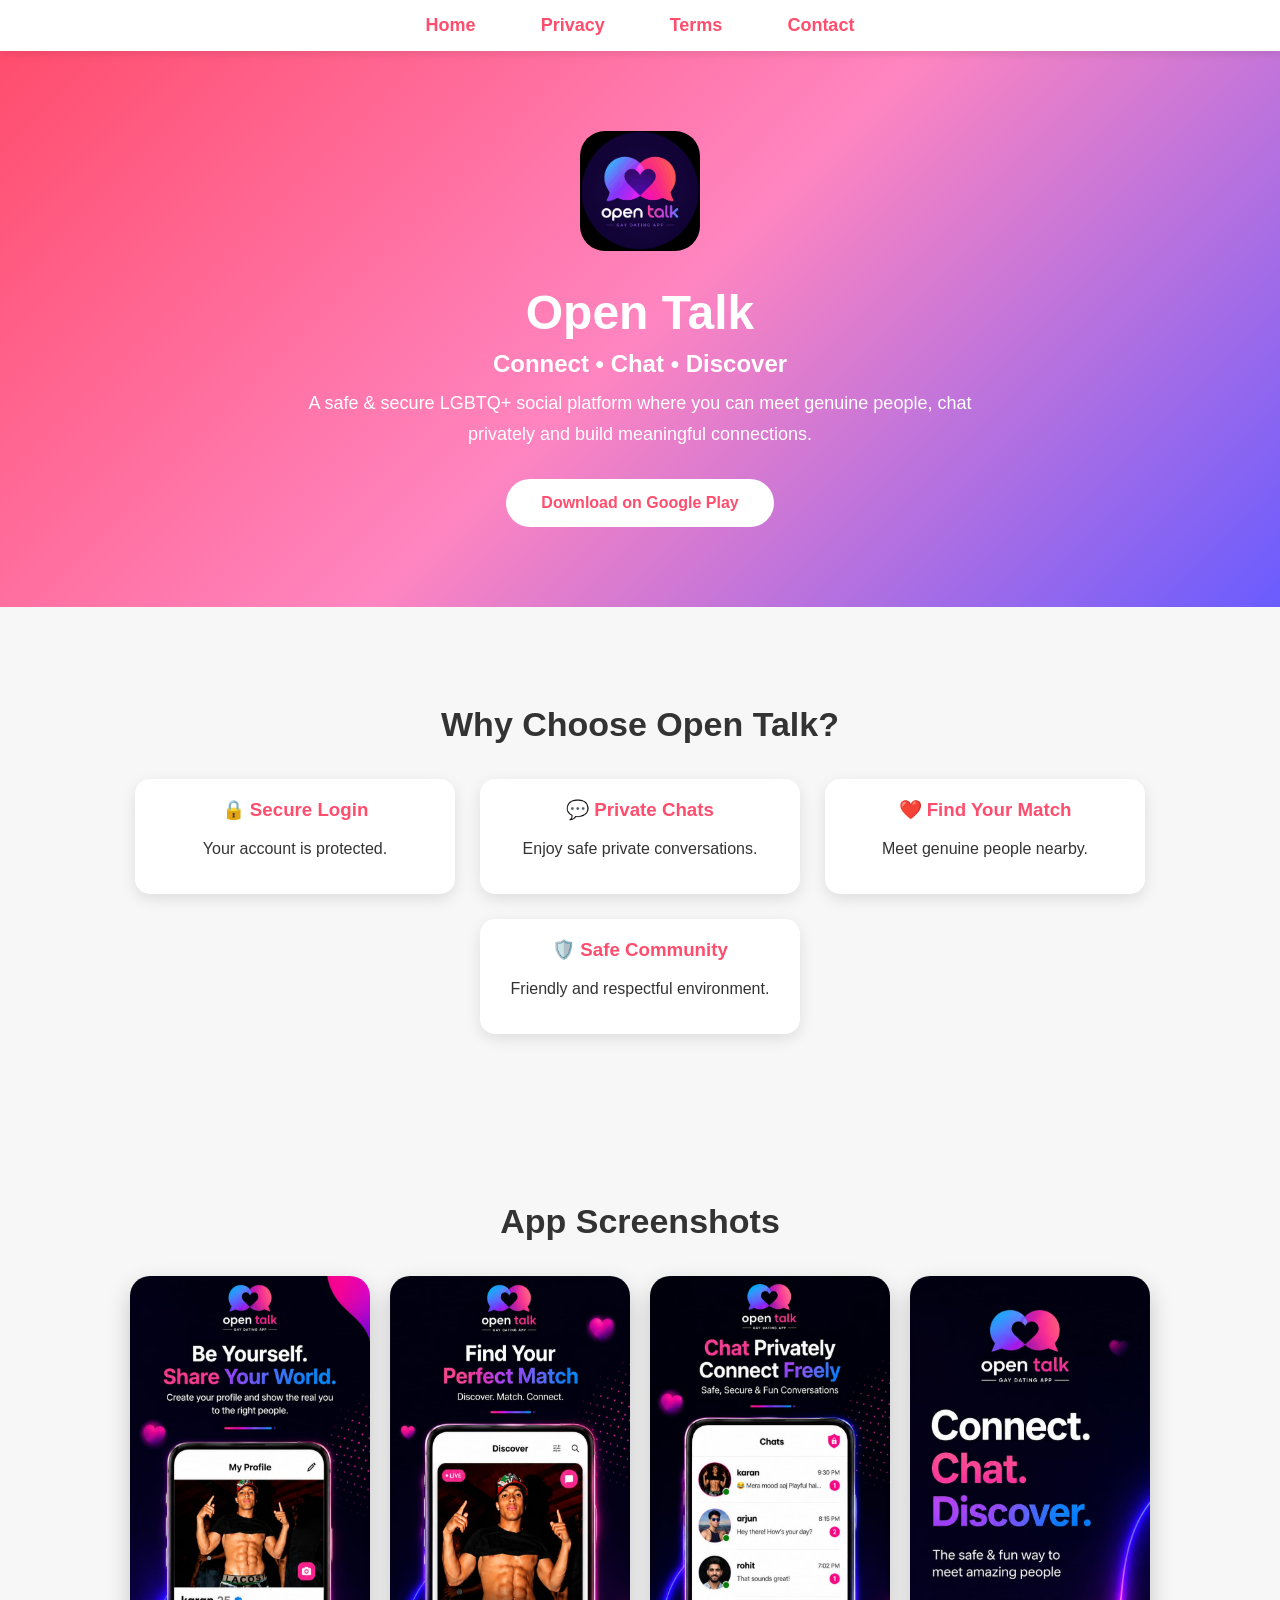
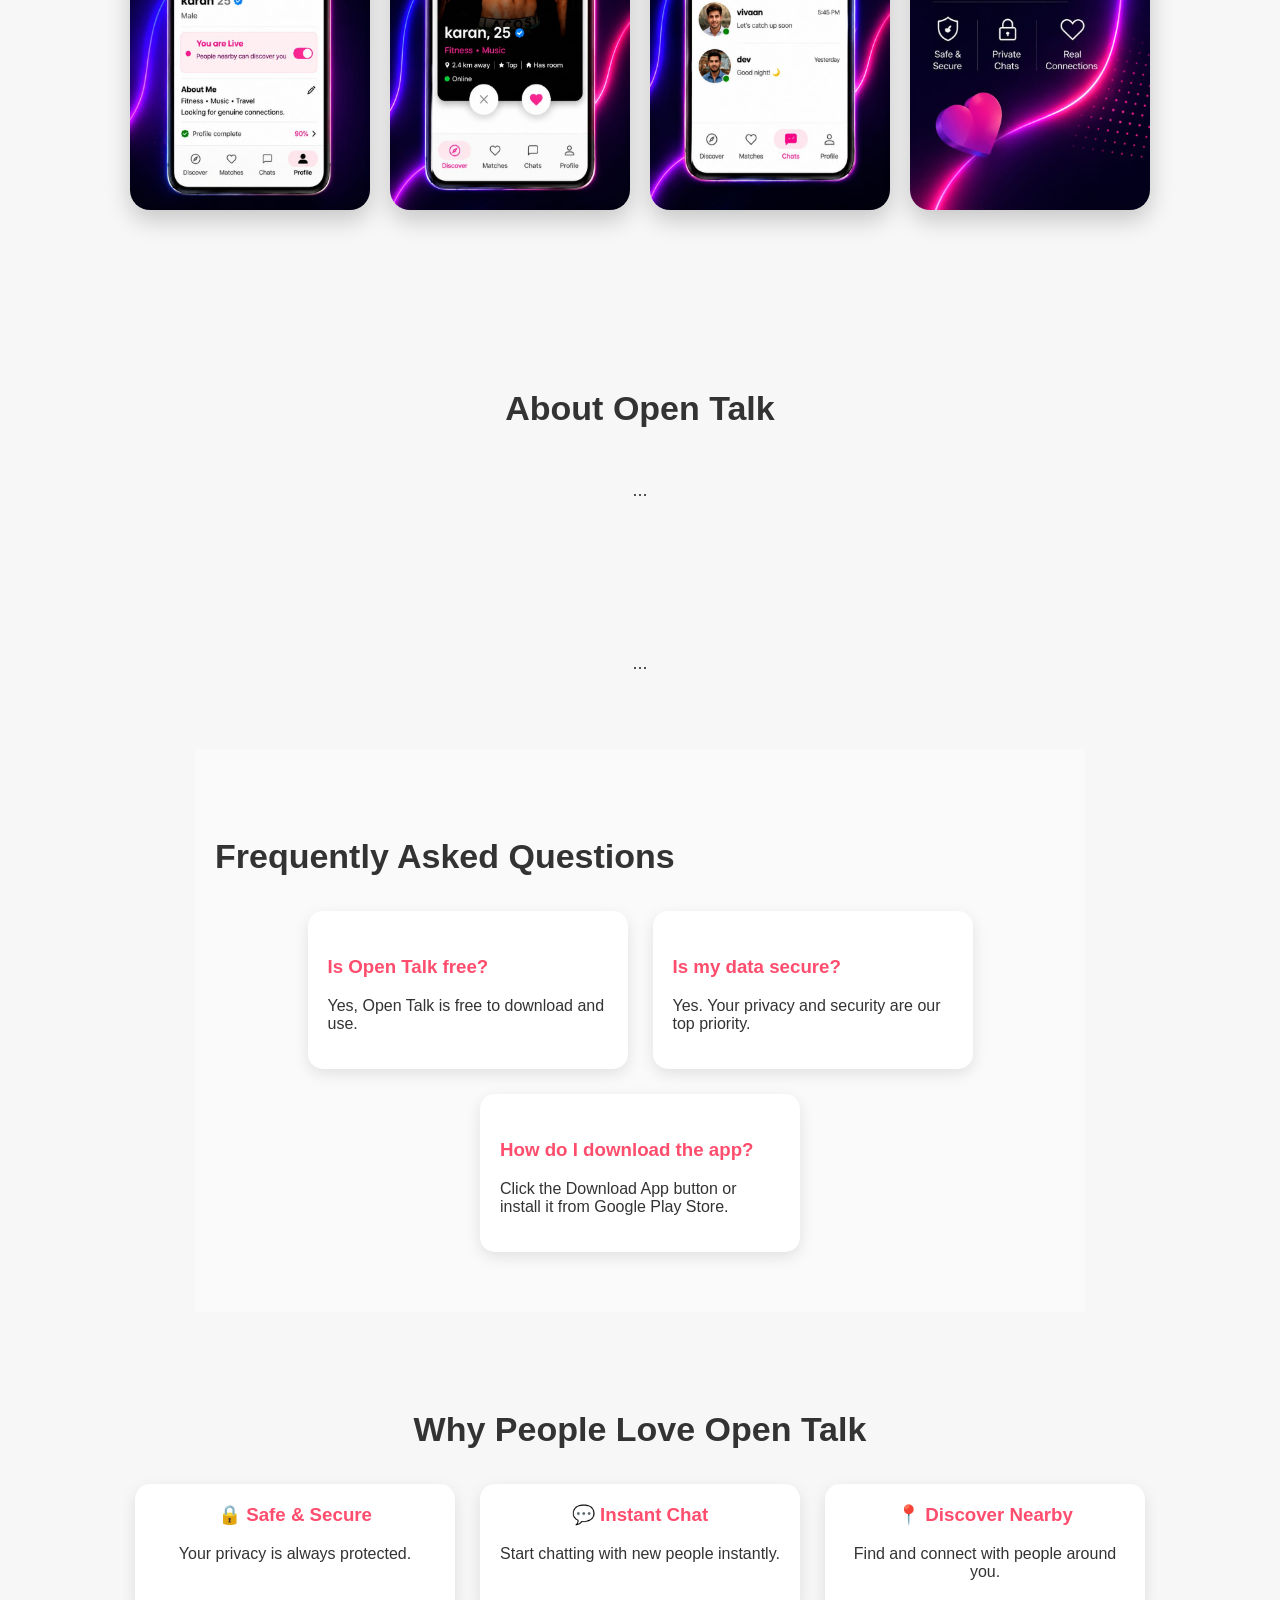
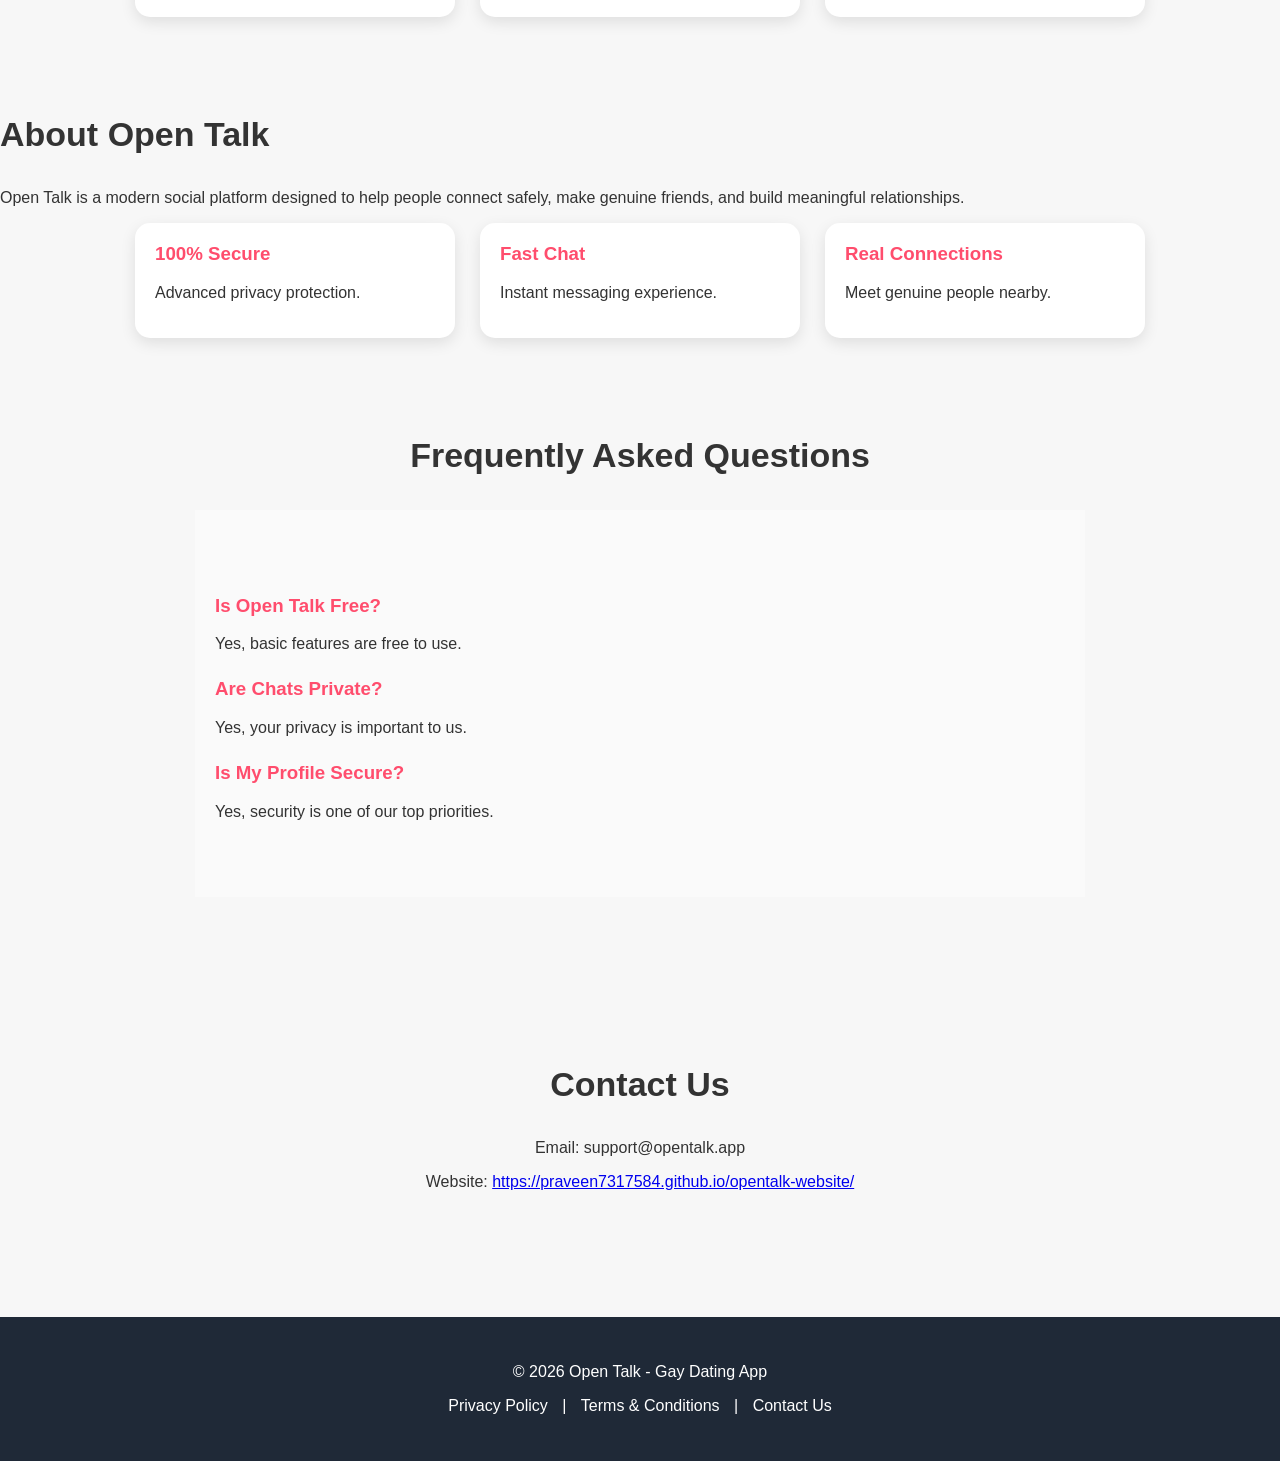
==== index.html @ 9210de25 "Update website link in contact section" ====
<!DOCTYPE html>
<html lang="en">

<head>
<meta charset="UTF-8">
<meta name="viewport" content="width=device-width, initial-scale=1.0">

<title>Open Talk - Gay Dating App</title>

<link rel="stylesheet" href="style.css">

</head>
<body>
<nav class="navbar">
    <a href="index.html">Home</a>
    <a href="privacy.html">Privacy</a>
    <a href="terms.html">Terms</a>
    <a href="contact.html">Contact</a>
</nav>
<header class="hero">

<img src="logo.png" class="logo">

<h1>Open Talk</h1>

<p class="tagline">
Connect • Chat • Discover
</p>

<p class="subtitle">
A safe & secure LGBTQ+ social platform where you can meet genuine people, chat privately and build meaningful connections.
</p>
    
<a <a href="https://play.google.com/store/apps/details?id=com.opentalk.social"
class="download-btn"
target="_blank">
Download on Google Play
</a>

</header>

<section>

<h2>Why Choose Open Talk?</h2>

<div class="cards">

<div class="card">
<h3>🔒 Secure Login</h3>
<p>Your account is protected.</p>
</div>

<div class="card">
<h3>💬 Private Chats</h3>
<p>Enjoy safe private conversations.</p>
</div>

<div class="card">
<h3>❤️ Find Your Match</h3>
<p>Meet genuine people nearby.</p>
</div>

<div class="card">
<h3>🛡️ Safe Community</h3>
<p>Friendly and respectful environment.</p>
</div>

</div>

</section>

<section>

<h2>App Screenshots</h2>

<div class="gallery">

<img src="screen1.jpg">

<img src="screen2.jpg">

<img src="screen3.jpg">

<img src="screen4.jpg">

</div>

</section>
<section class="about">
    <h2>About Open Talk</h2>
    ...
</section>

<section class="about">
...
</section>
<section class="faq">
<h2>Frequently Asked Questions</h2>

<div class="cards">

<div class="card">
<h3>Is Open Talk free?</h3>
<p>Yes, Open Talk is free to download and use.</p>
</div>

<div class="card">
<h3>Is my data secure?</h3>
<p>Yes. Your privacy and security are our top priority.</p>
</div>

<div class="card">
<h3>How do I download the app?</h3>
<p>Click the Download App button or install it from Google Play Store.</p>
</div>

</div>
</section>
<!-- YAHAN PASTE KARO -->

<section>
<h2>Why People Love Open Talk</h2>

<div class="cards">

<div class="card">
<h3>🔒 Safe & Secure</h3>
<p>Your privacy is always protected.</p>
</div>

<div class="card">
<h3>💬 Instant Chat</h3>
<p>Start chatting with new people instantly.</p>
</div>

<div class="card">
<h3>📍 Discover Nearby</h3>
<p>Find and connect with people around you.</p>
</div>

</div>
</section>

<!-- Iske baad FAQ section aayega -->
<h2>About Open Talk</h2>

<p>
Open Talk is a modern social platform designed to help people connect safely, make genuine friends, and build meaningful relationships.
</p>

<div class="cards">

<div class="card">
<h3>100% Secure</h3>
<p>Advanced privacy protection.</p>
</div>

<div class="card">
<h3>Fast Chat</h3>
<p>Instant messaging experience.</p>
</div>

<div class="card">
<h3>Real Connections</h3>
<p>Meet genuine people nearby.</p>
</div>

</div>

</section>

<section>

<h2>Frequently Asked Questions</h2>

<div class="faq">

<h3>Is Open Talk Free?</h3>

<p>Yes, basic features are free to use.</p>

<h3>Are Chats Private?</h3>

<p>Yes, your privacy is important to us.</p>

<h3>Is My Profile Secure?</h3>

<p>Yes, security is one of our top priorities.</p>

</div>

</section>

<section>

<h2>Contact Us</h2>

<p>Email: support@opentalk.app</p>

<p>Website:
<a href="https://praveen7317584.github.io/opentalk-website/" target="_blank">
https://praveen7317584.github.io/opentalk-website/
</a>
</p>

</section>
<footer>
    <p>© 2026 Open Talk - Gay Dating App</p>

    <p>
        <a href="privacy.html">Privacy Policy</a> |
        <a href="terms.html">Terms & Conditions</a> |
        <a href="contact.html">Contact Us</a>
    </p>
</footer>

</body>
</html>
---- style.css ----
body{
margin:0;
font-family:Arial,sans-serif;
background:#f7f7f7;
color:#333;
}

.hero{
background:linear-gradient(135deg,#ff4d6d,#ff85c0,#6a5cff);
color:white;
text-align:center;
padding:80px 20px;
}

.logo{
width:120px;
border-radius:25px;
margin-bottom:20px;
}

.hero h1{
font-size:48px;
margin:10px 0;
}

.tagline{
font-size:24px;
font-weight:bold;
margin:10px 0;
}

.subtitle{
max-width:700px;
margin:auto;
font-size:18px;
line-height:1.7;
}

.download-btn{
display:inline-block;
margin-top:30px;
padding:15px 35px;
background:white;
color:#ff4d6d;
text-decoration:none;
font-weight:bold;
border-radius:40px;
transition:.3s;
}

.download-btn:hover{
background:#222;
color:white;
}

section{
padding:70px 20px;
text-align:center;
}

h2{
font-size:34px;
margin-bottom:35px;
}

.cards{
display:flex;
flex-wrap:wrap;
justify-content:center;
gap:25px;
}

.card{
background:white;
width:260px;
padding:25px;
border-radius:18px;
box-shadow:0 10px 25px rgba(0,0,0,.12);
transition:.3s;
}

.card:hover{
transform:translateY(-8px);
}

.card h3{
margin-top:0;
color:#ff4d6d;
}

.gallery{
display:flex;
justify-content:center;
flex-wrap:wrap;
gap:20px;
}

.gallery img{
width:240px;
border-radius:20px;
box-shadow:0 10px 25px rgba(0,0,0,.2);
transition:.3s;
}

.gallery img:hover{
transform:scale(1.05);
}

.about{
max-width:850px;
margin:auto;
font-size:18px;
line-height:1.8;
}

.faq{
max-width:850px;
margin:auto;
text-align:left;
}

.faq h3{
color:#ff4d6d;
margin-top:25px;
}

footer{
background:#1f2937;
color:white;
padding:30px;
text-align:center;
margin-top:40px;
}

@media(max-width:768px){

.hero h1{
font-size:36px;
}

.tagline{
font-size:20px;
}

.subtitle{
font-size:16px;
}

.gallery img{
width:90%;
}

.card{
width:90%;
}

}
.navbar{
background:#222;
padding:15px;
text-align:center;
position:sticky;
top:0;
z-index:999;
}

.navbar a{
color:white;
text-decoration:none;
margin:0 20px;
font-weight:bold;
font-size:18px;
}

.navbar a:hover{
color:#ff4d6d;
}
cards{
    display:flex;
    flex-wrap:wrap;
    justify-content:center;
    gap:20px;
}

.card{
    background:#fff;
    width:280px;
    padding:20px;
    border-radius:15px;
    box-shadow:0 5px 15px rgba(0,0,0,.1);
}

.card h3{
    color:#ff4d6d;
}

.faq{
    background:#fafafa;
    padding:60px 20px;
}
footer a{
    color:white;
    text-decoration:none;
    margin:0 10px;
}

footer a:hover{
    text-decoration:underline;
}
.navbar{
    background:#ffffff;
    padding:15px 20px;
    display:flex;
    justify-content:center;
    gap:25px;
    position:sticky;
    top:0;
    z-index:1000;
    box-shadow:0 2px 10px rgba(0,0,0,0.1);
}

.navbar a{
    text-decoration:none;
    color:#ff4d6d;
    font-weight:bold;
    transition:0.3s;
}

.navbar a:hover{
    color:#ff1f5a;
}
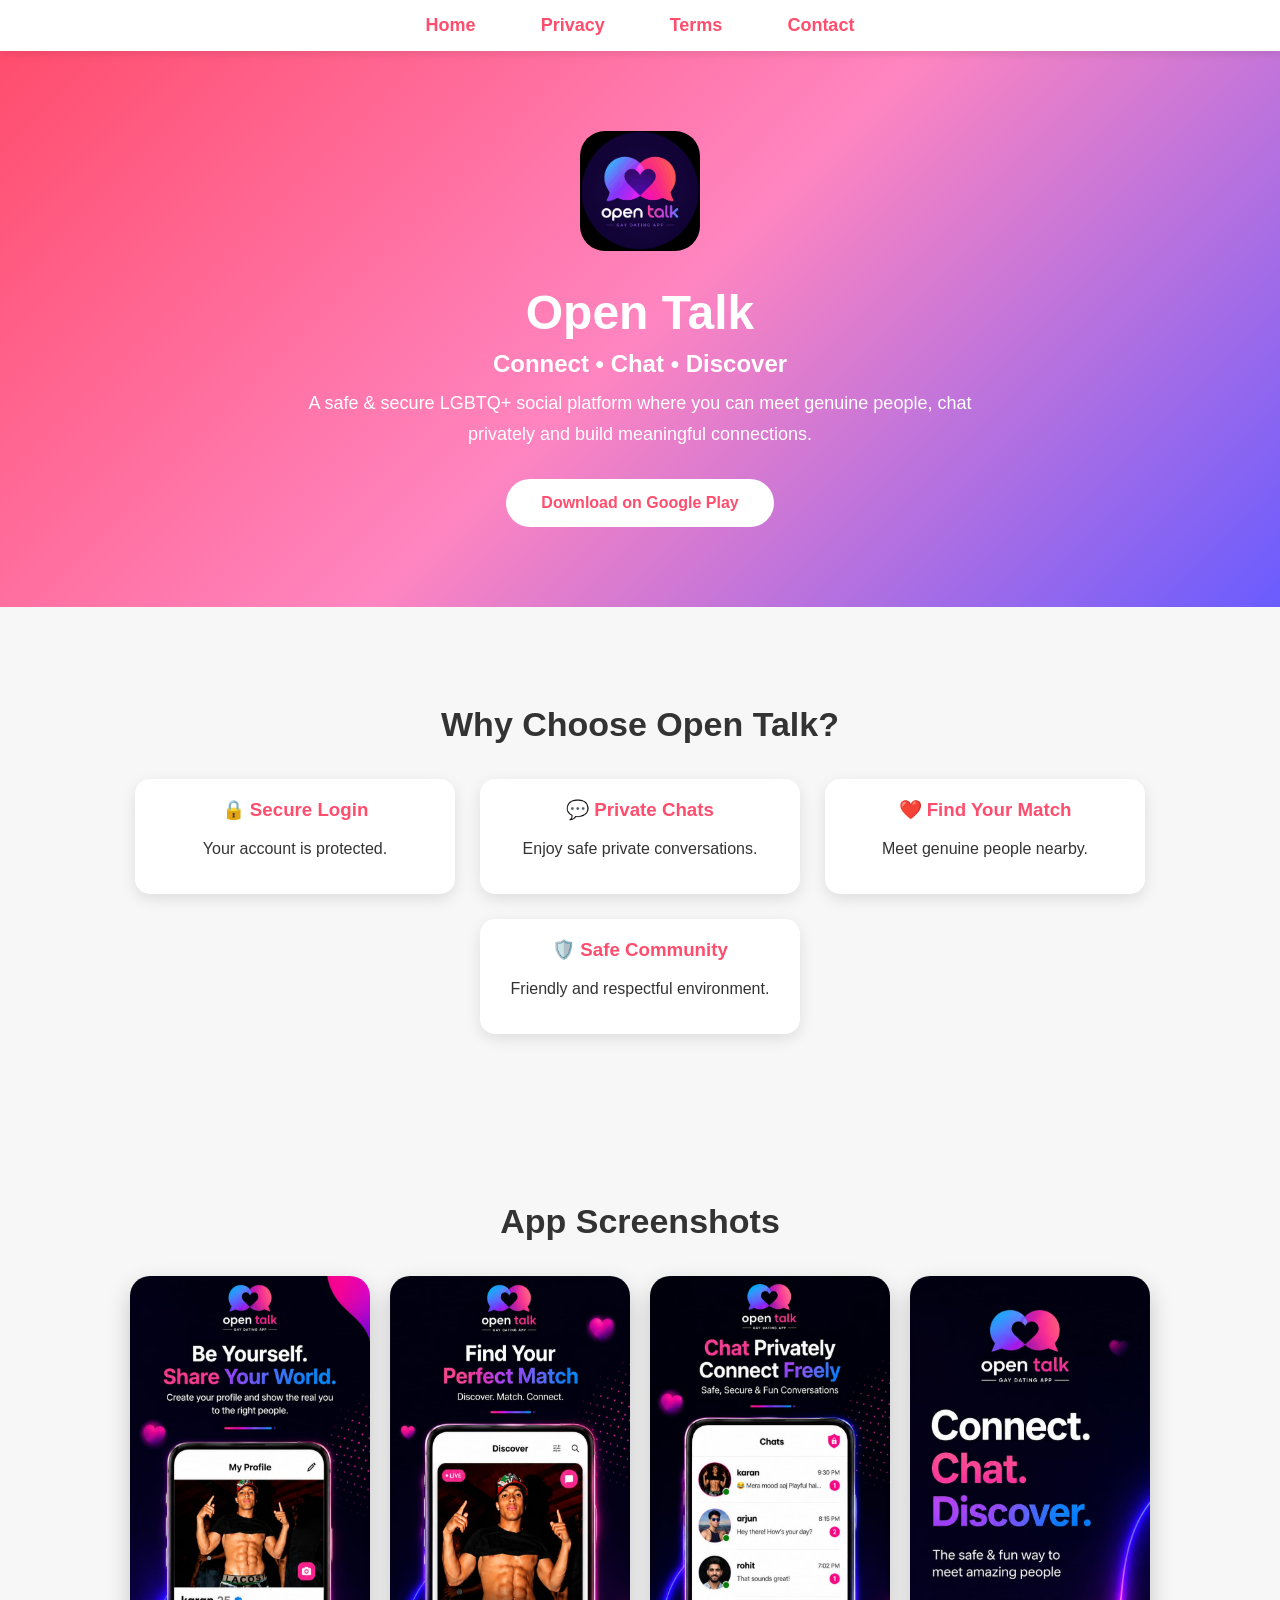
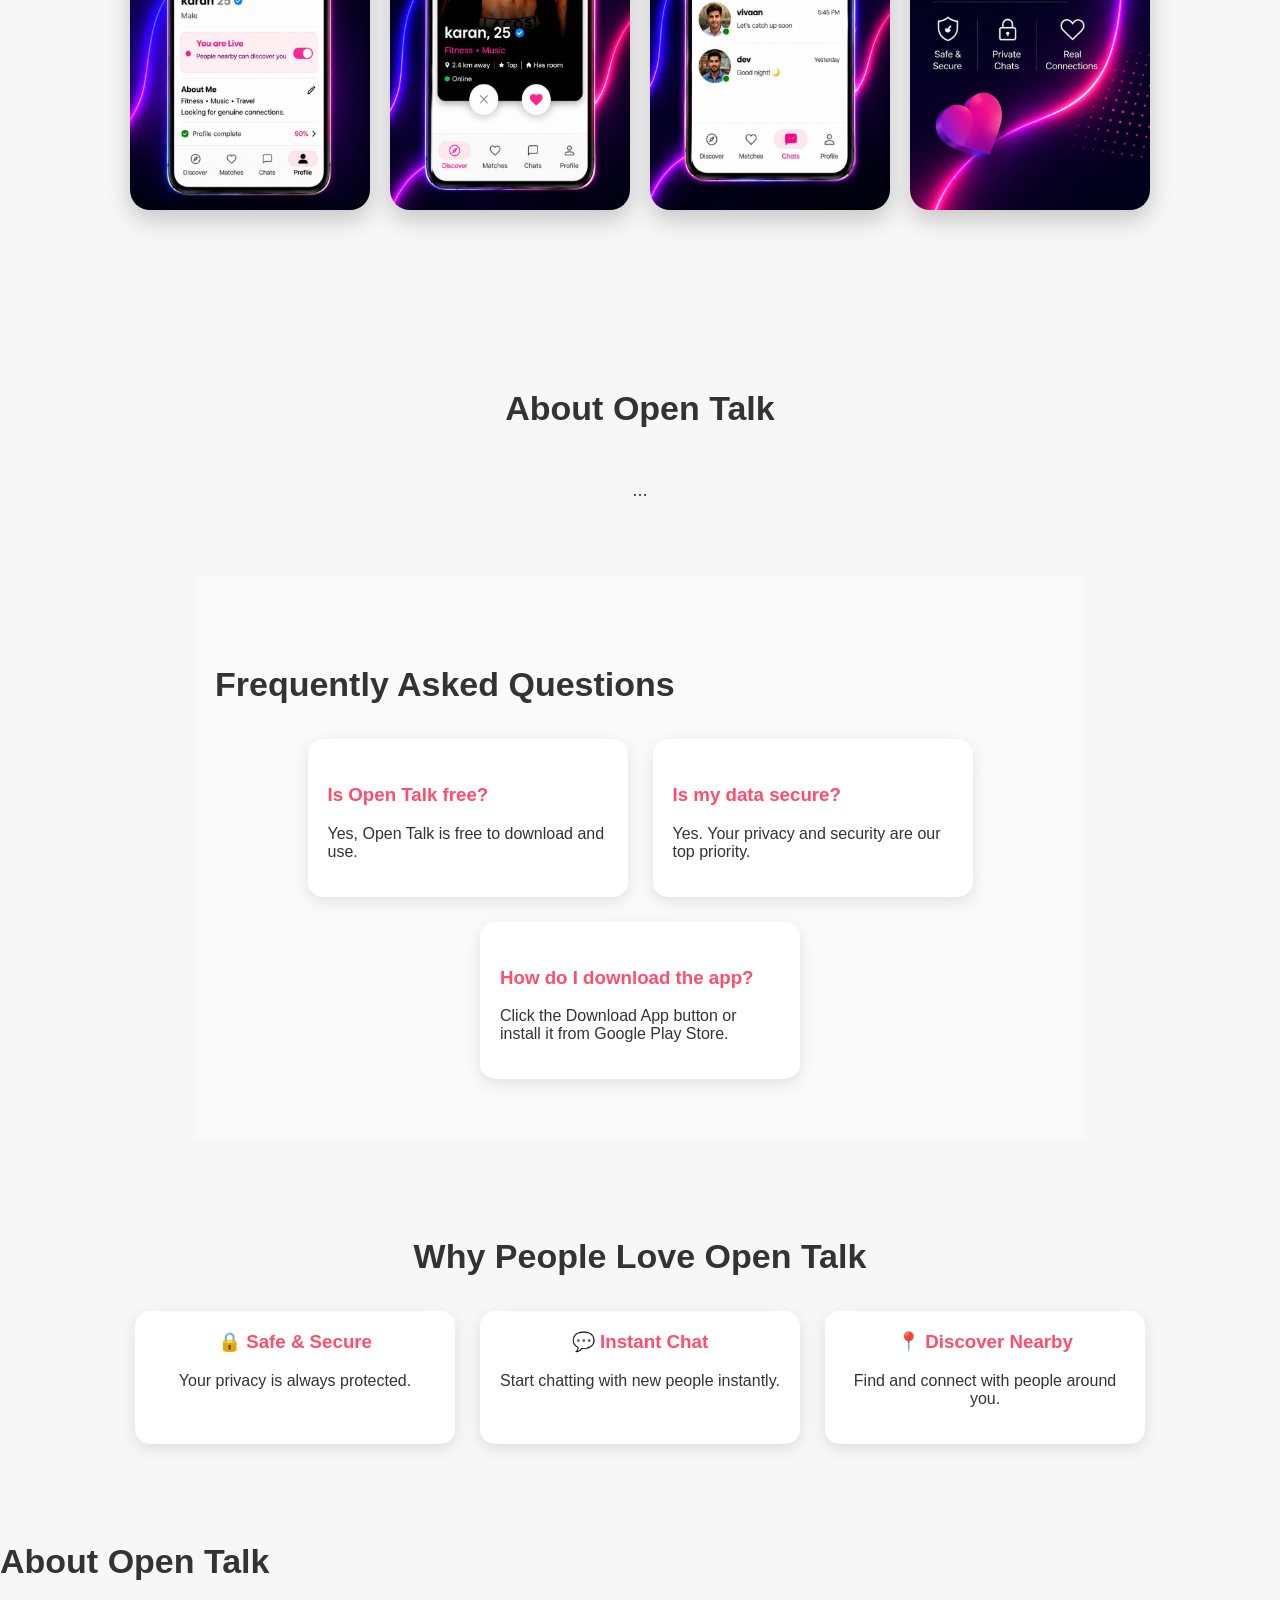
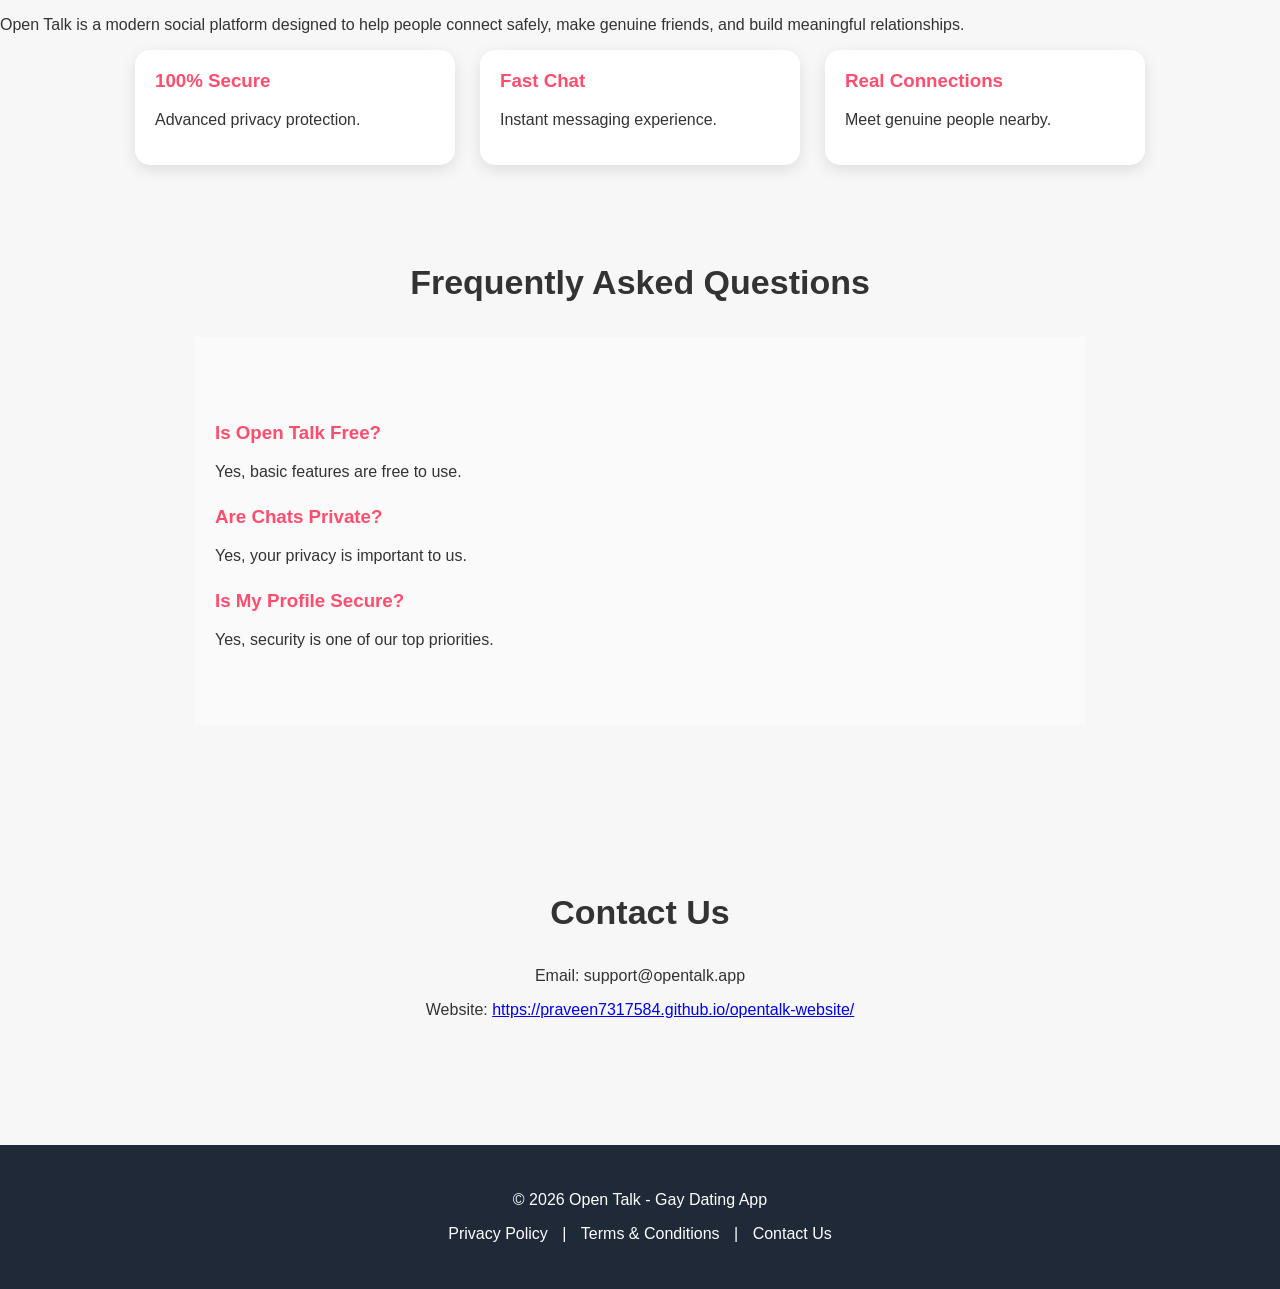
==== commit 90d578b7: "Remove 'about' section from index.html Removed the 'about' section from the HTML file." ====
--- a/index.html
+++ b/index.html
@@ -91,8 +91,6 @@
     ...
 </section>
 
-<section class="about">
-...
 </section>
 <section class="faq">
 <h2>Frequently Asked Questions</h2>
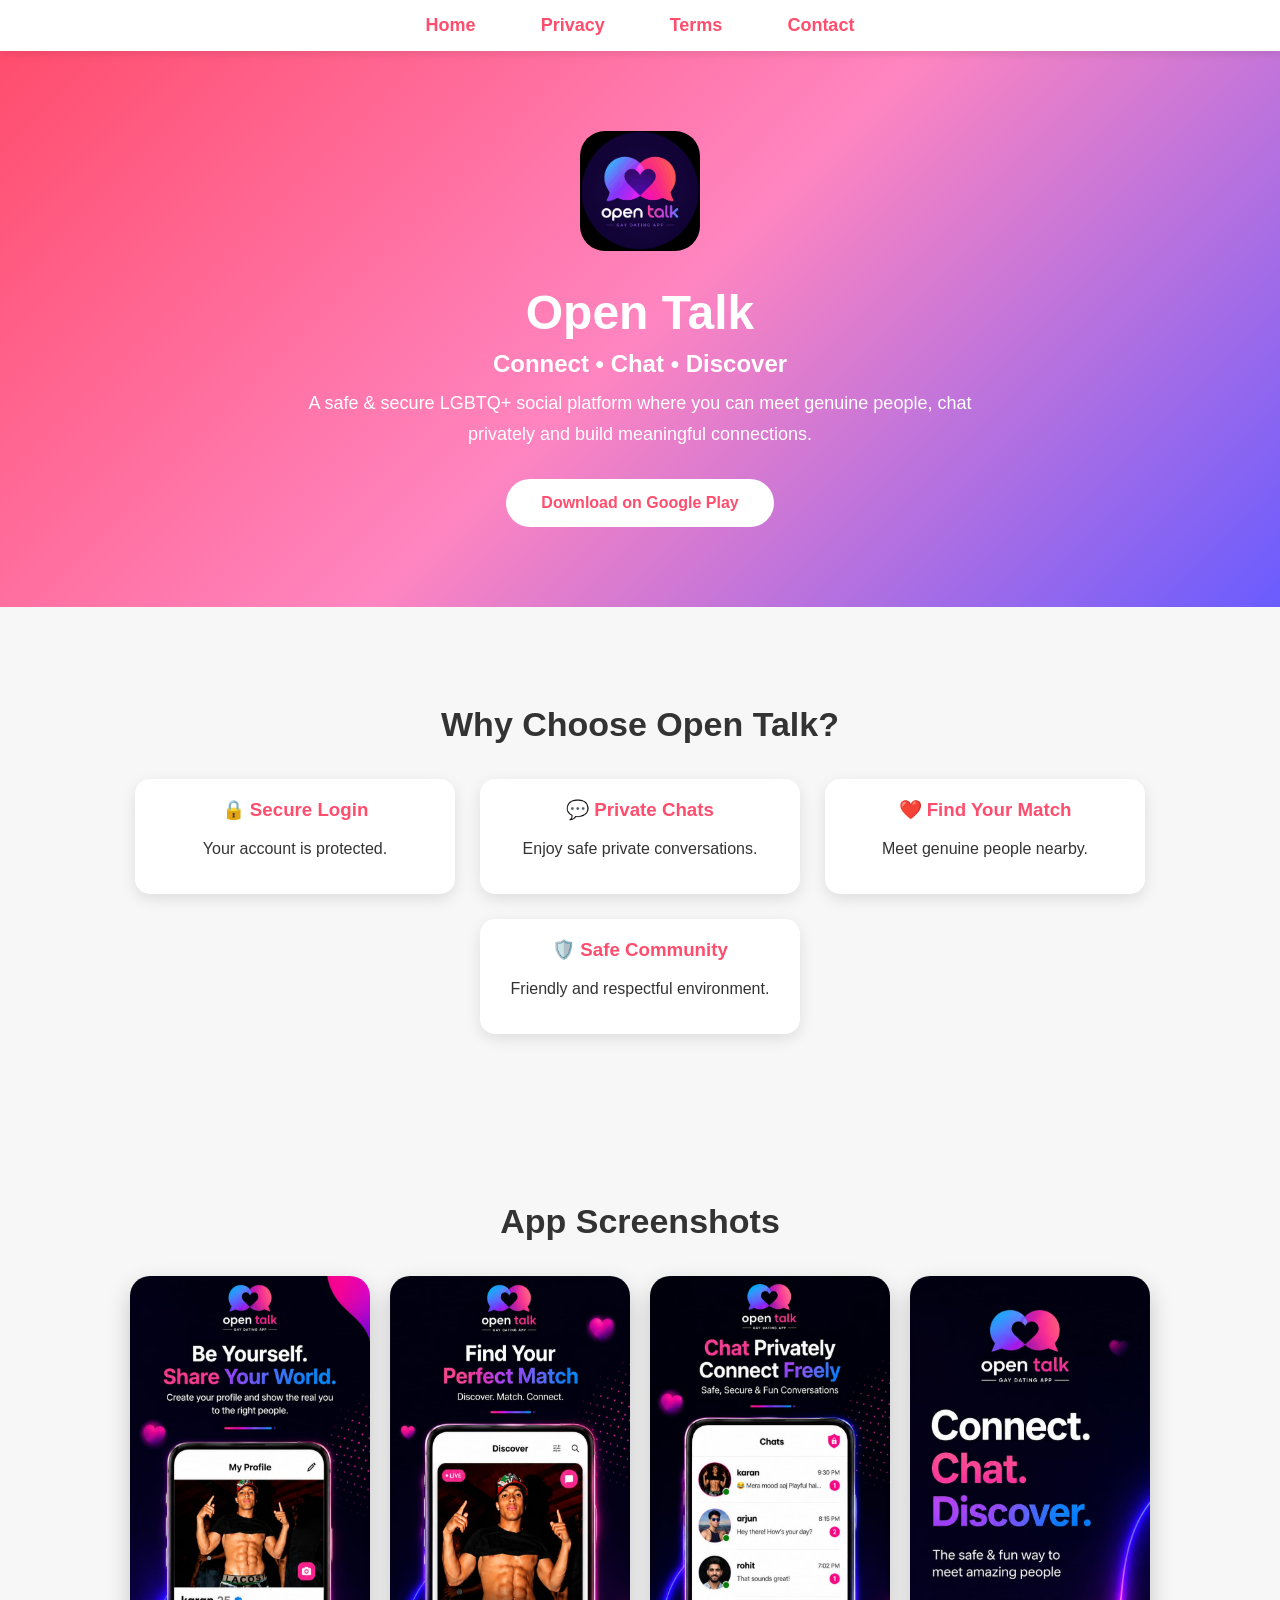
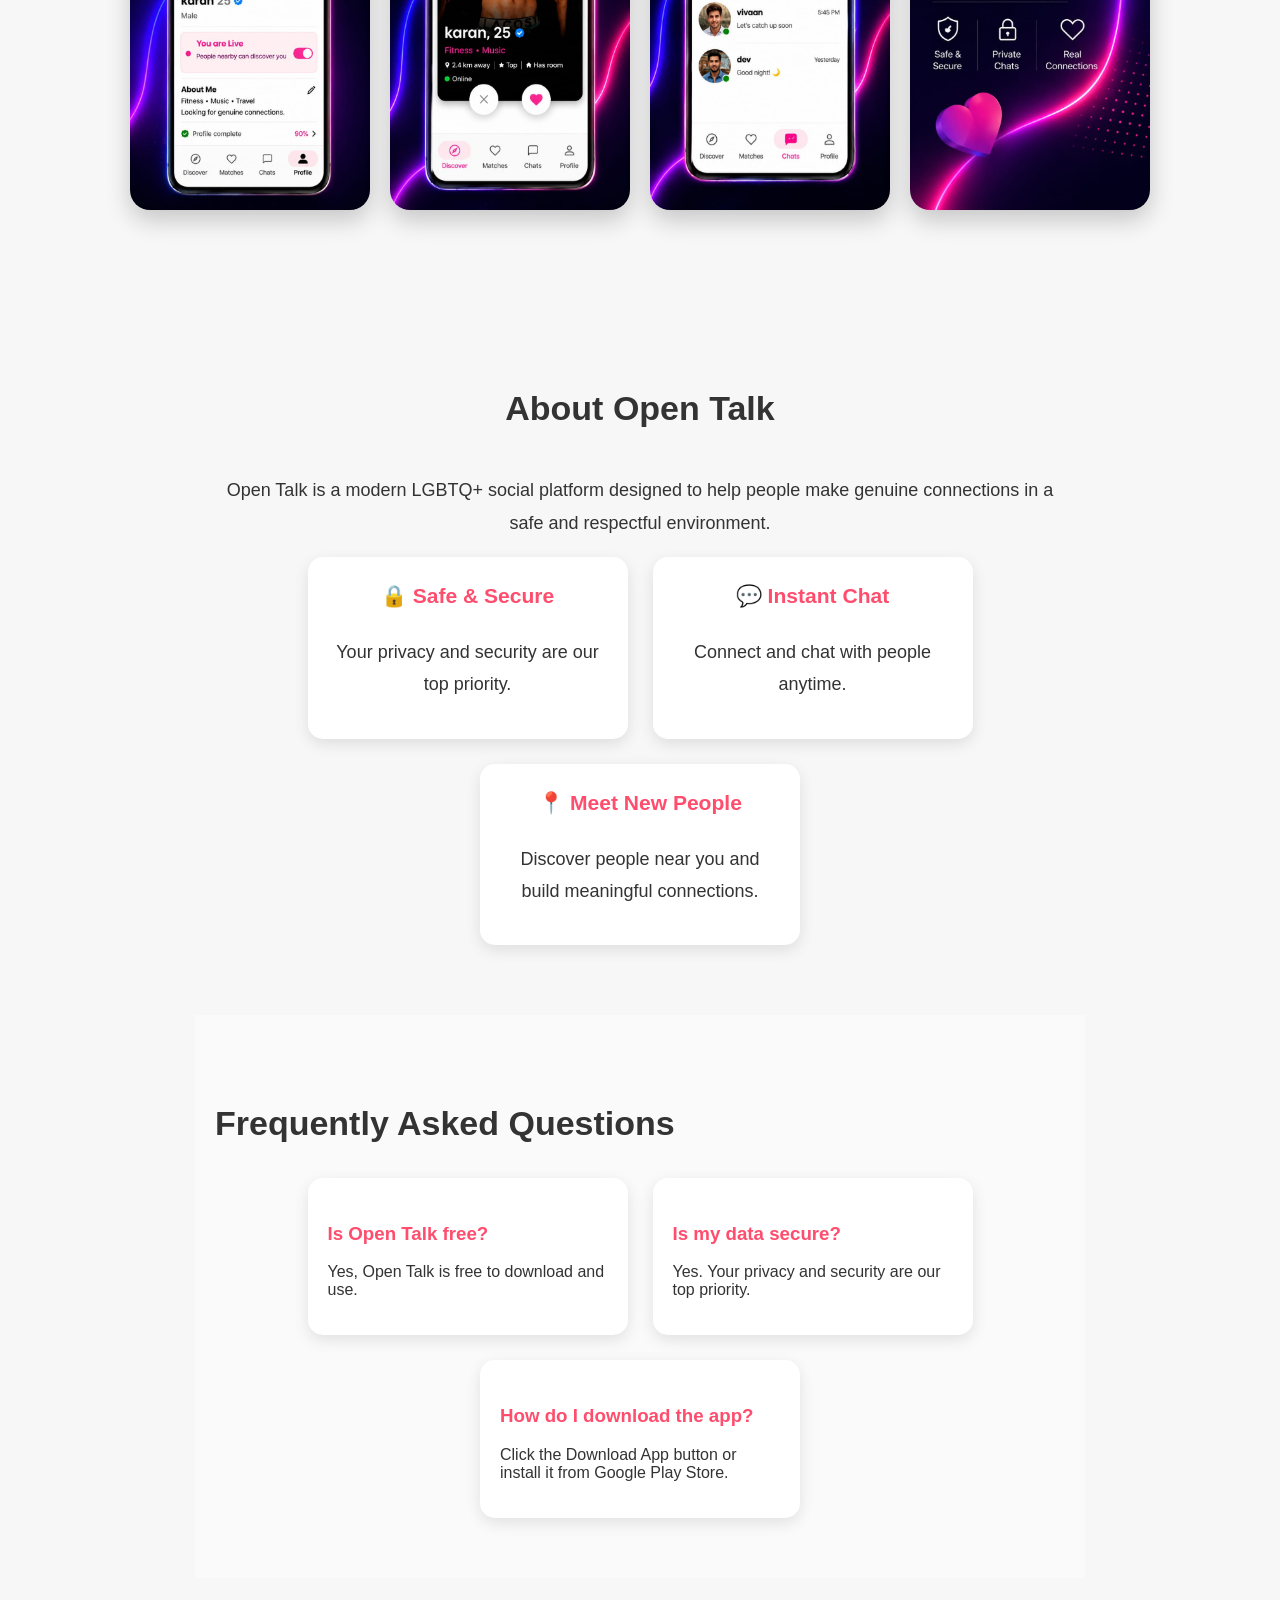
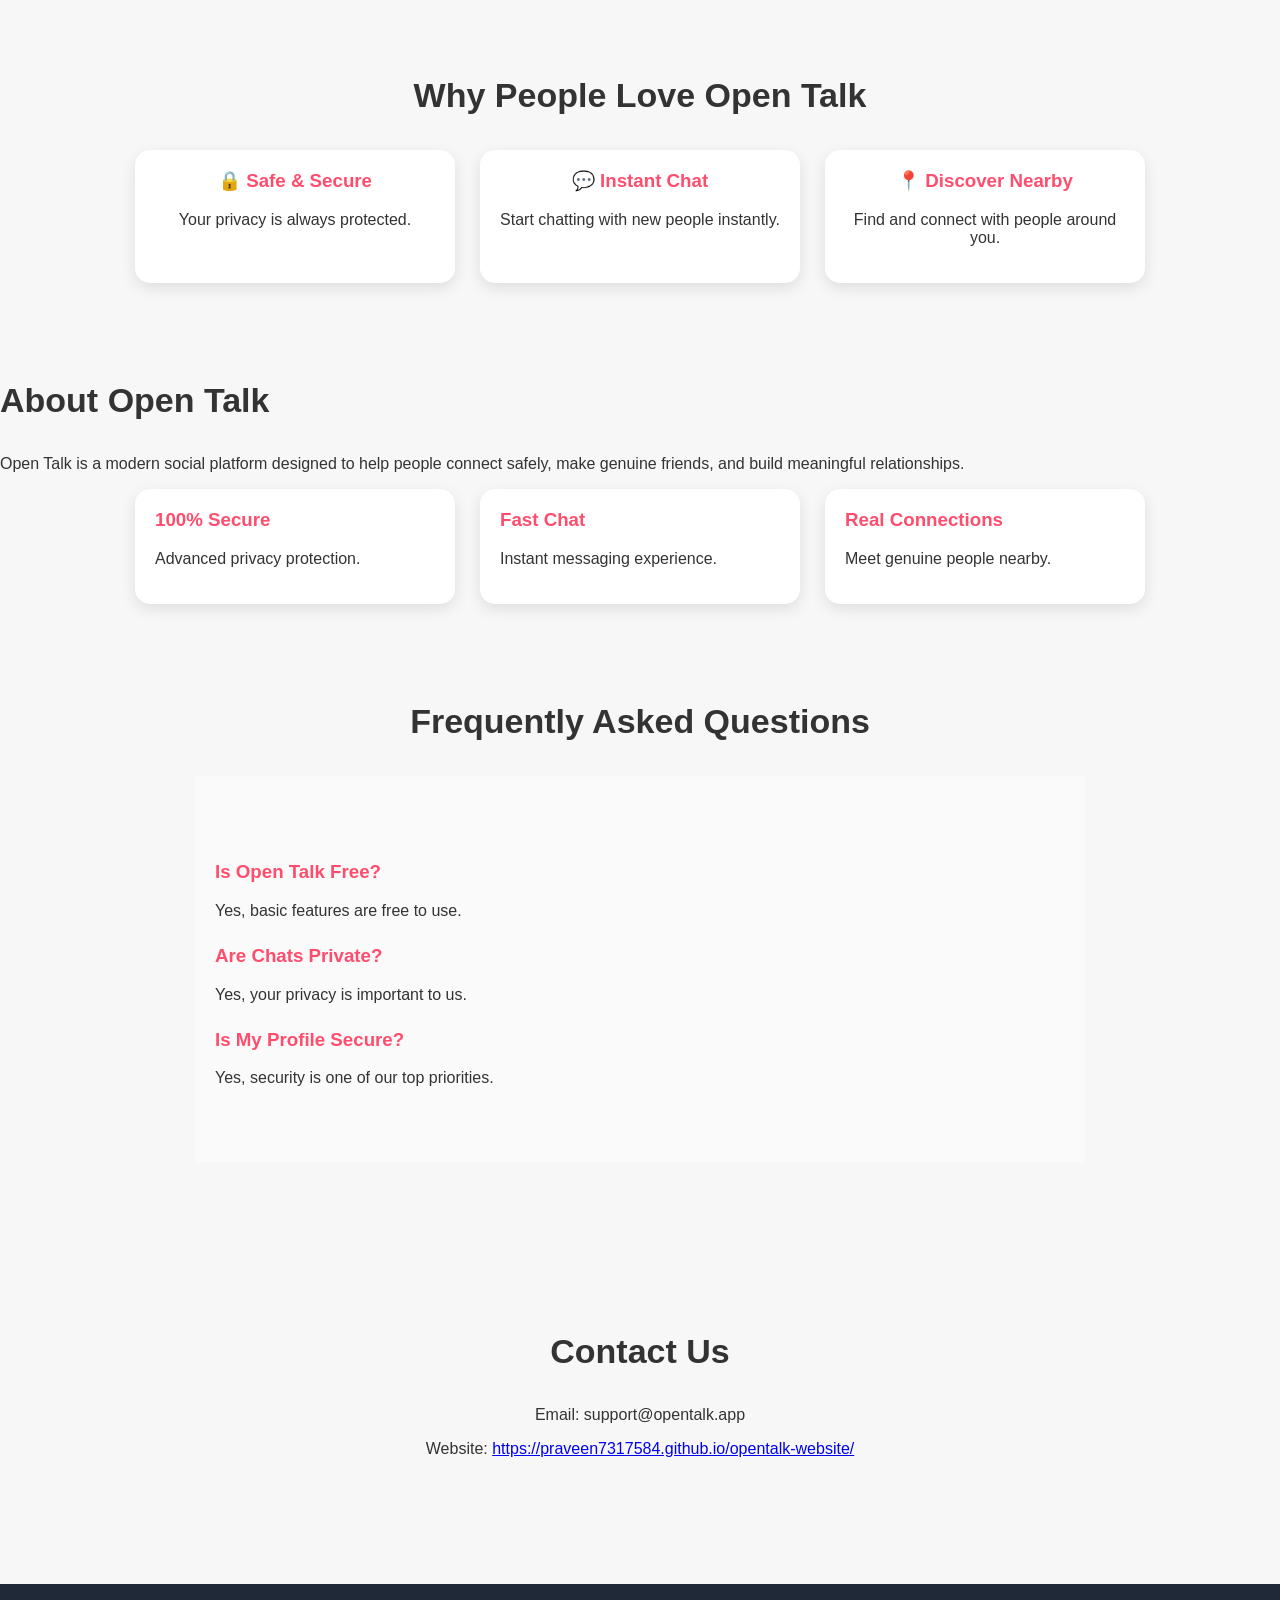
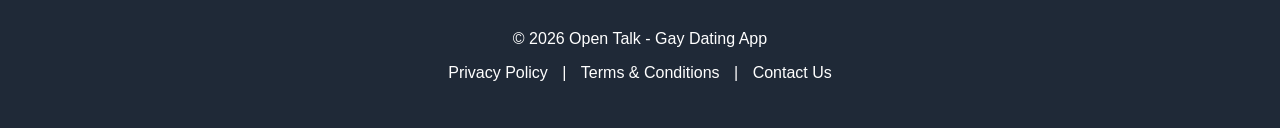
==== commit 1716cf09: "Enhance About section with platform details Added description and features of Open Talk platform." ====
--- a/index.html
+++ b/index.html
@@ -88,10 +88,28 @@
 </section>
 <section class="about">
     <h2>About Open Talk</h2>
-    ...
-</section>
-
-</section>
+    <p>
+Open Talk is a modern LGBTQ+ social platform designed to help people make genuine connections in a safe and respectful environment.
+</p>
+
+<div class="cards">
+    <div class="card">
+        <h3>🔒 Safe & Secure</h3>
+        <p>Your privacy and security are our top priority.</p>
+    </div>
+
+    <div class="card">
+        <h3>💬 Instant Chat</h3>
+        <p>Connect and chat with people anytime.</p>
+    </div>
+
+    <div class="card">
+        <h3>📍 Meet New People</h3>
+        <p>Discover people near you and build meaningful connections.</p>
+    </div>
+</div>
+</section>
+
 <section class="faq">
 <h2>Frequently Asked Questions</h2>
 
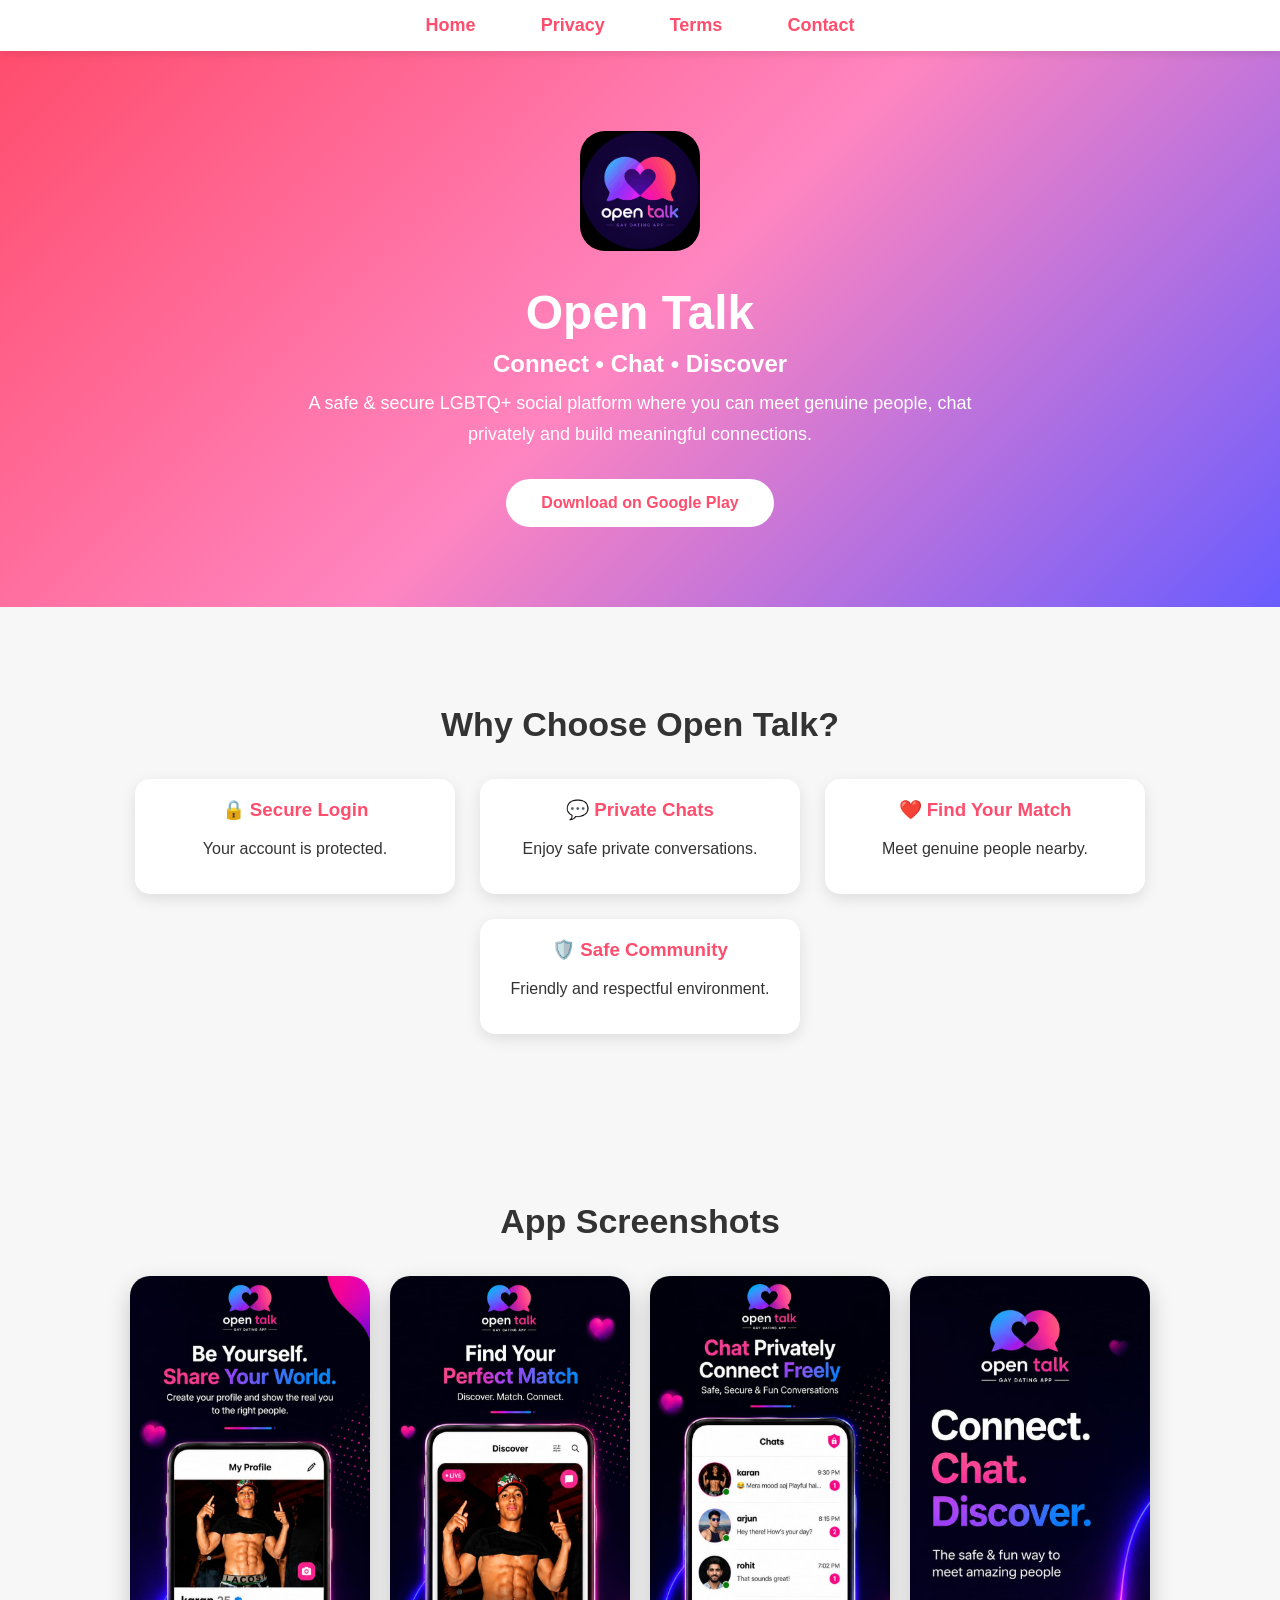
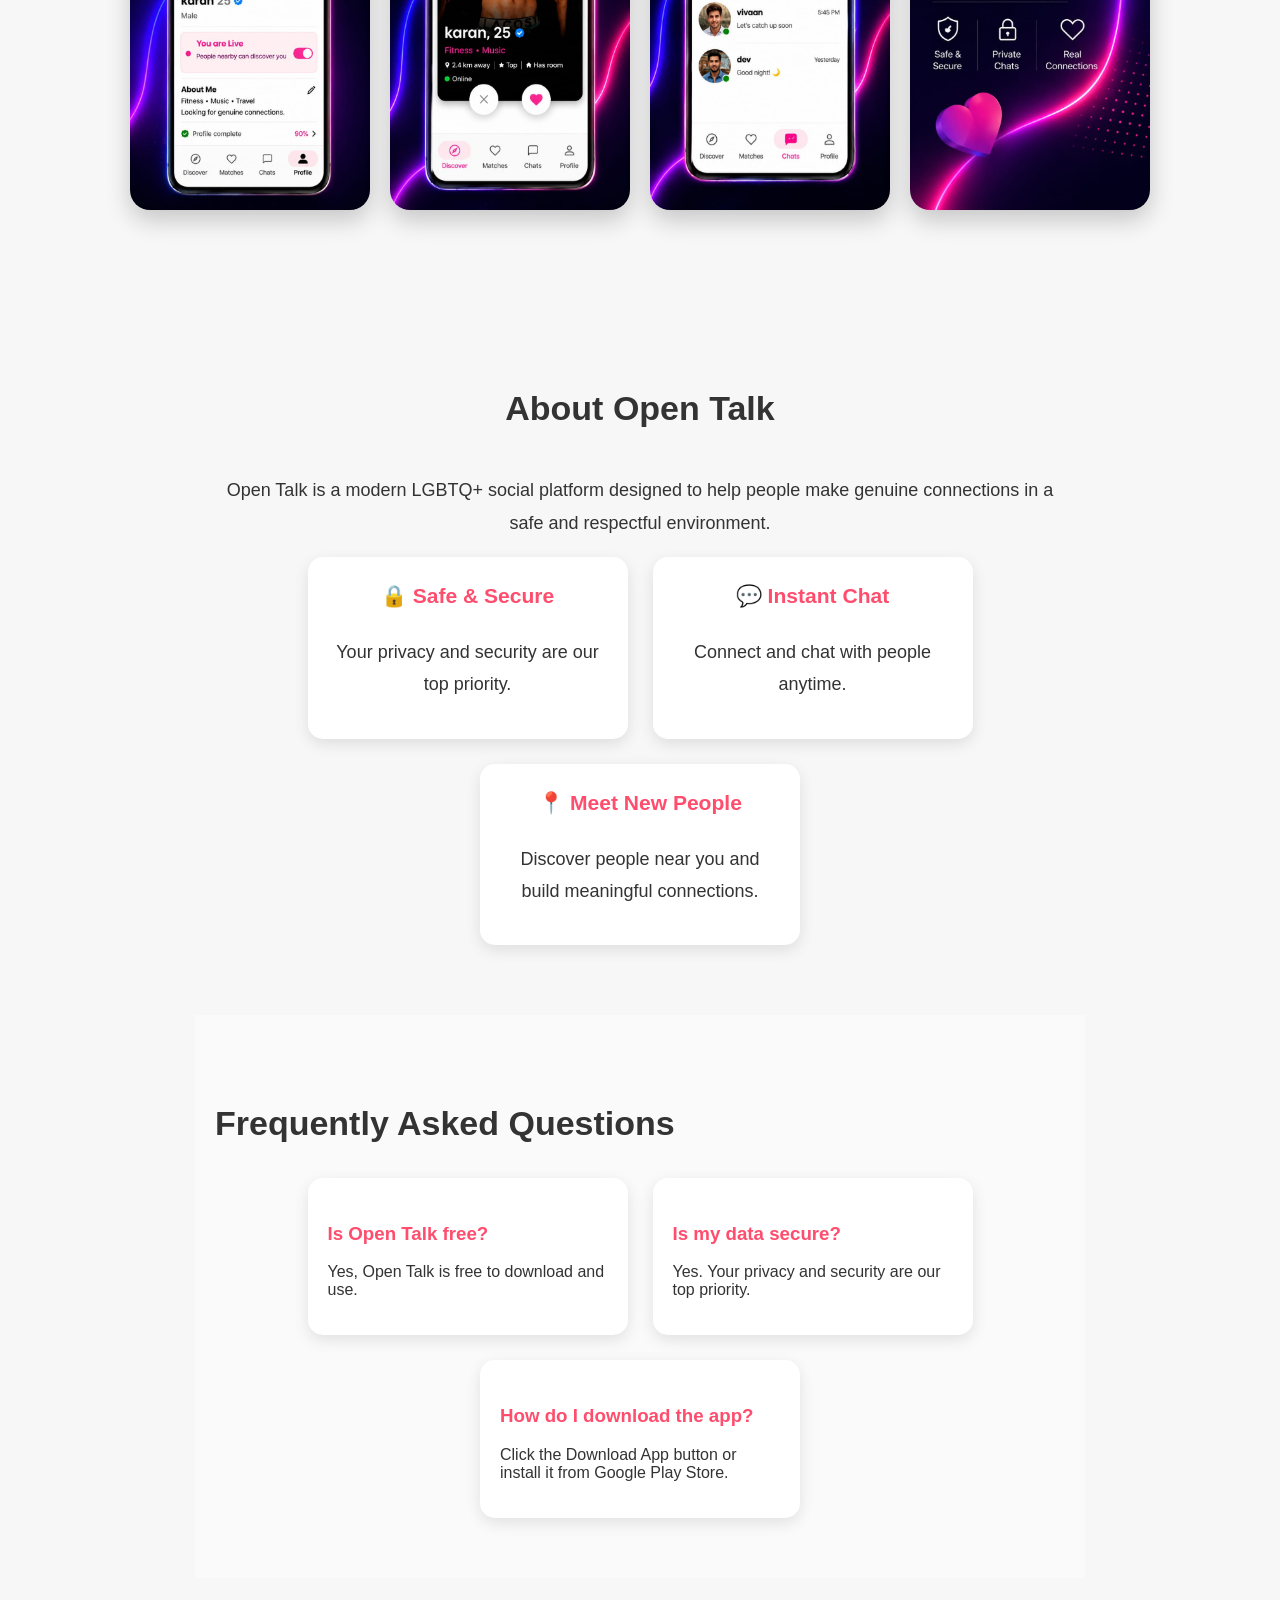
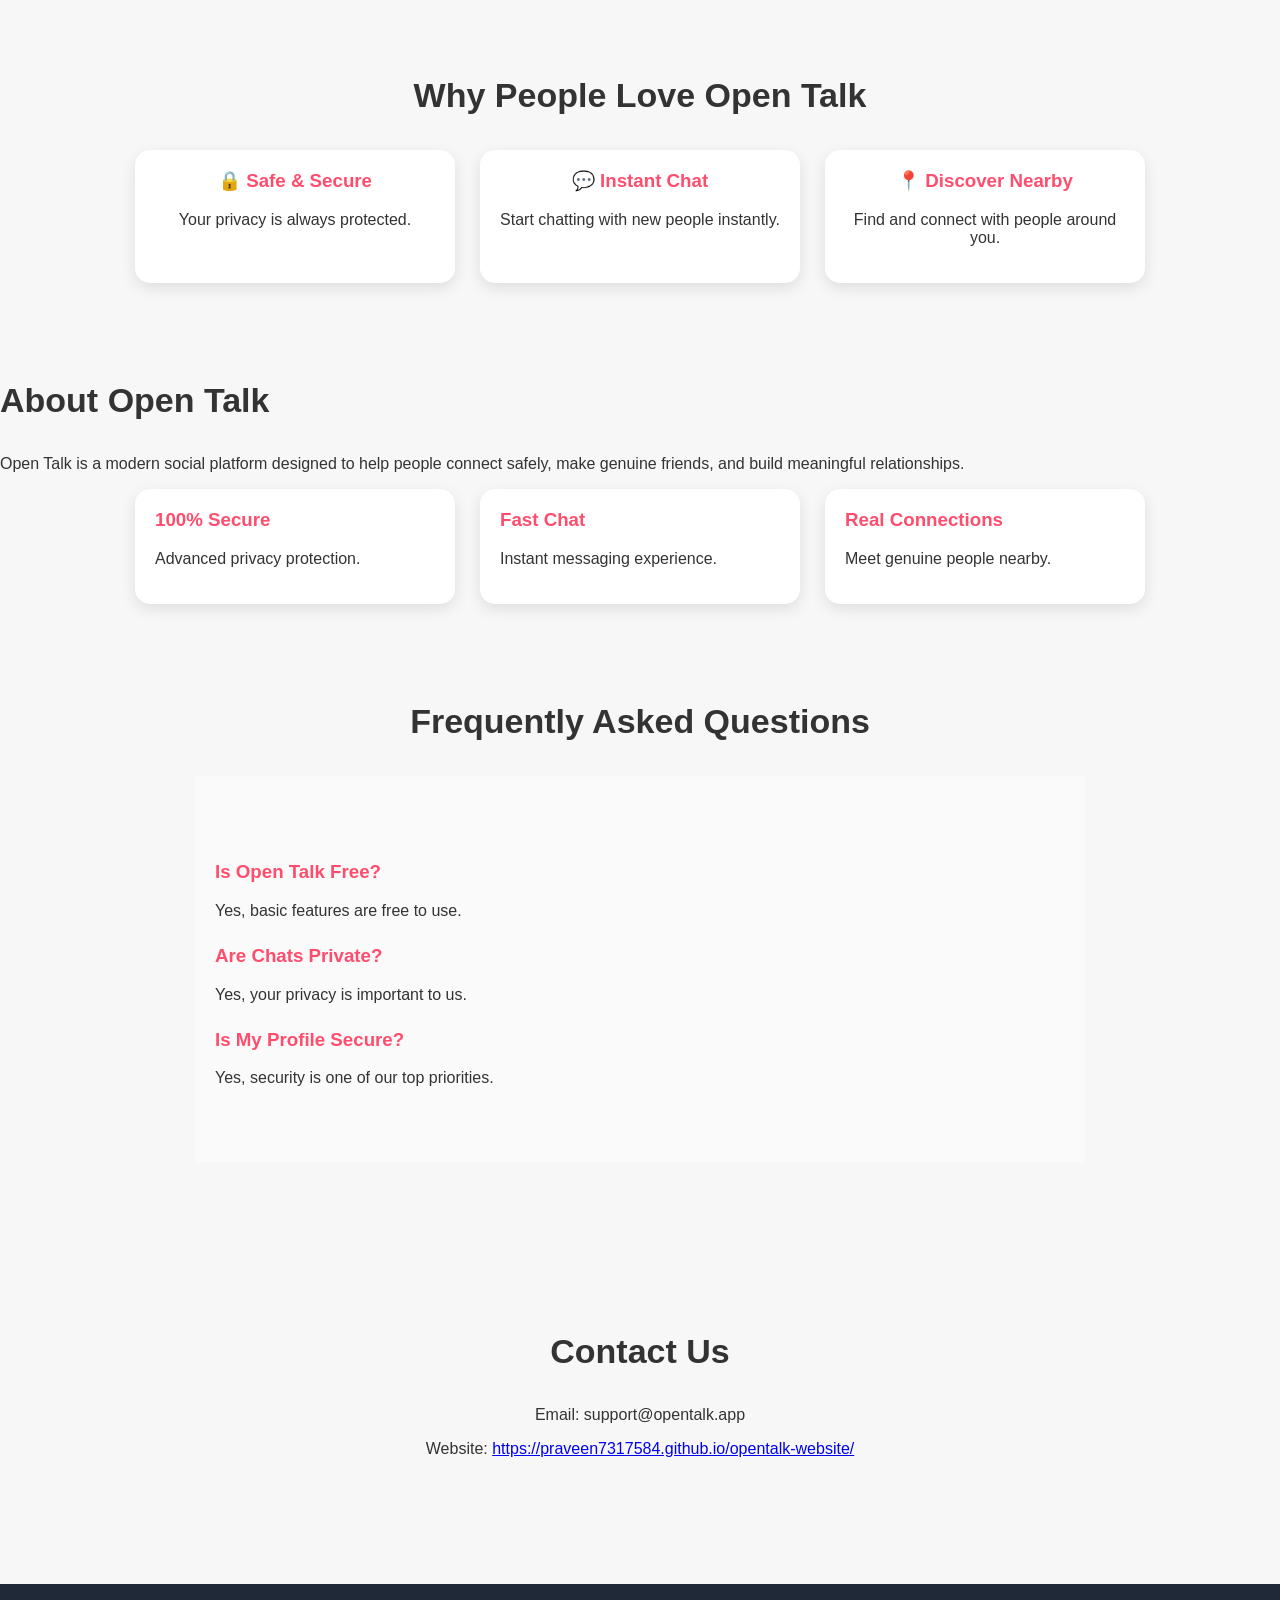
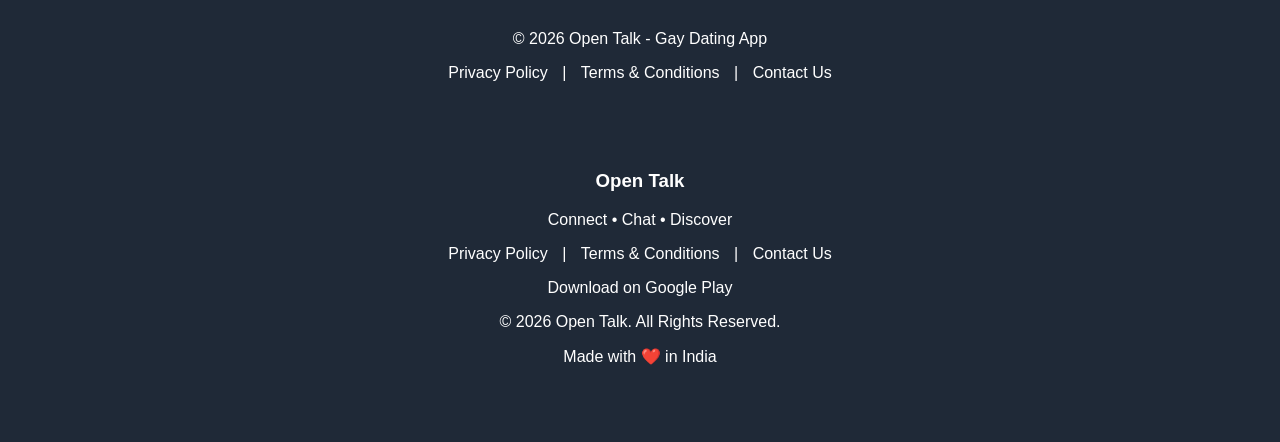
==== commit 3681e16b: "Enhance footer with additional links and text Added footer content including links and branding." ====
--- a/index.html
+++ b/index.html
@@ -228,7 +228,26 @@
         <a href="terms.html">Terms & Conditions</a> |
         <a href="contact.html">Contact Us</a>
     </p>
+<footer class="footer">
+
+  <h3>Open Talk</h3>
+
+  <p>Connect • Chat • Discover</p>
+
+  <p>
+    <a href="privacy.html">Privacy Policy</a> |
+    <a href="terms.html">Terms & Conditions</a> |
+    <a href="contact.html">Contact Us</a>
+  </p>
+
+  <p>
+    <a href="https://play.google.com/store/apps/details?id=com.opentalk.social" target="_blank">
+      Download on Google Play
+    </a>
+  </p>
+
+  <p>© 2026 Open Talk. All Rights Reserved.</p>
+
+  <p>Made with ❤️ in India</p>
+
 </footer>
-
-</body>
-</html>
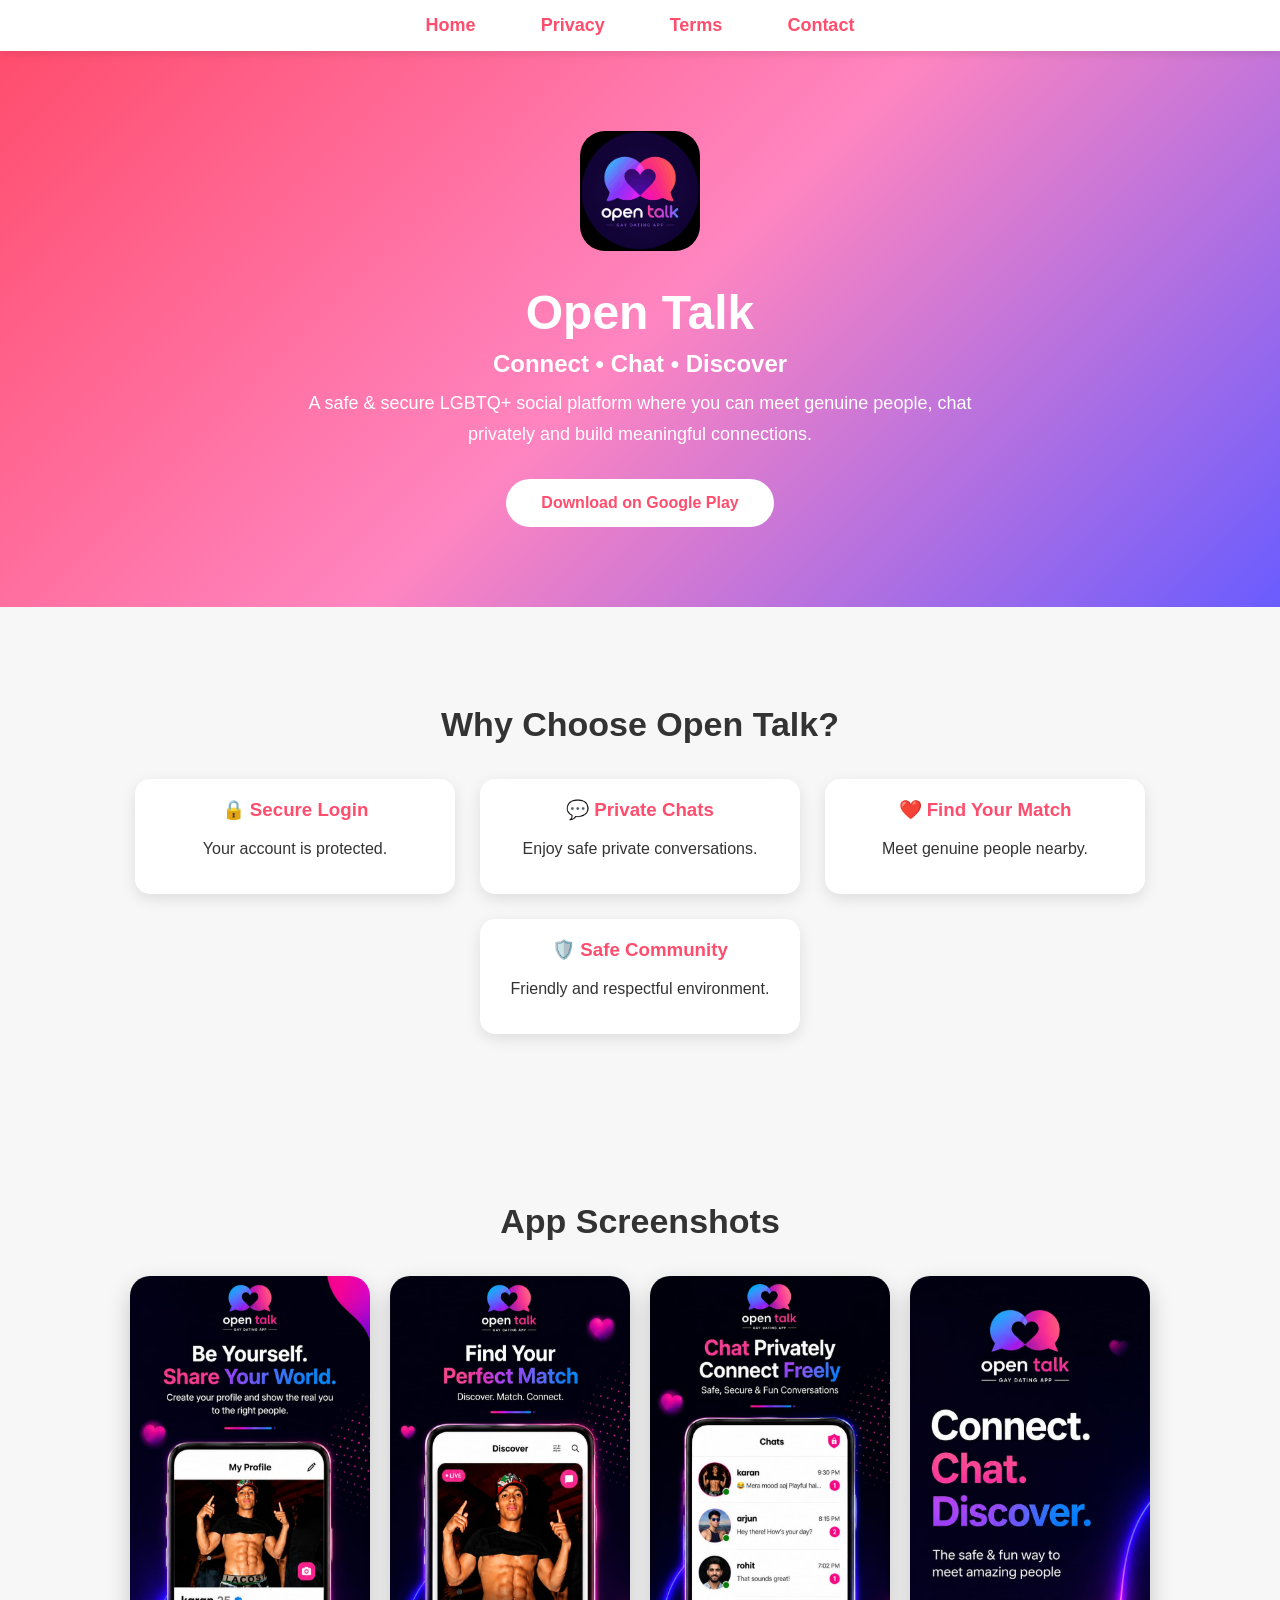
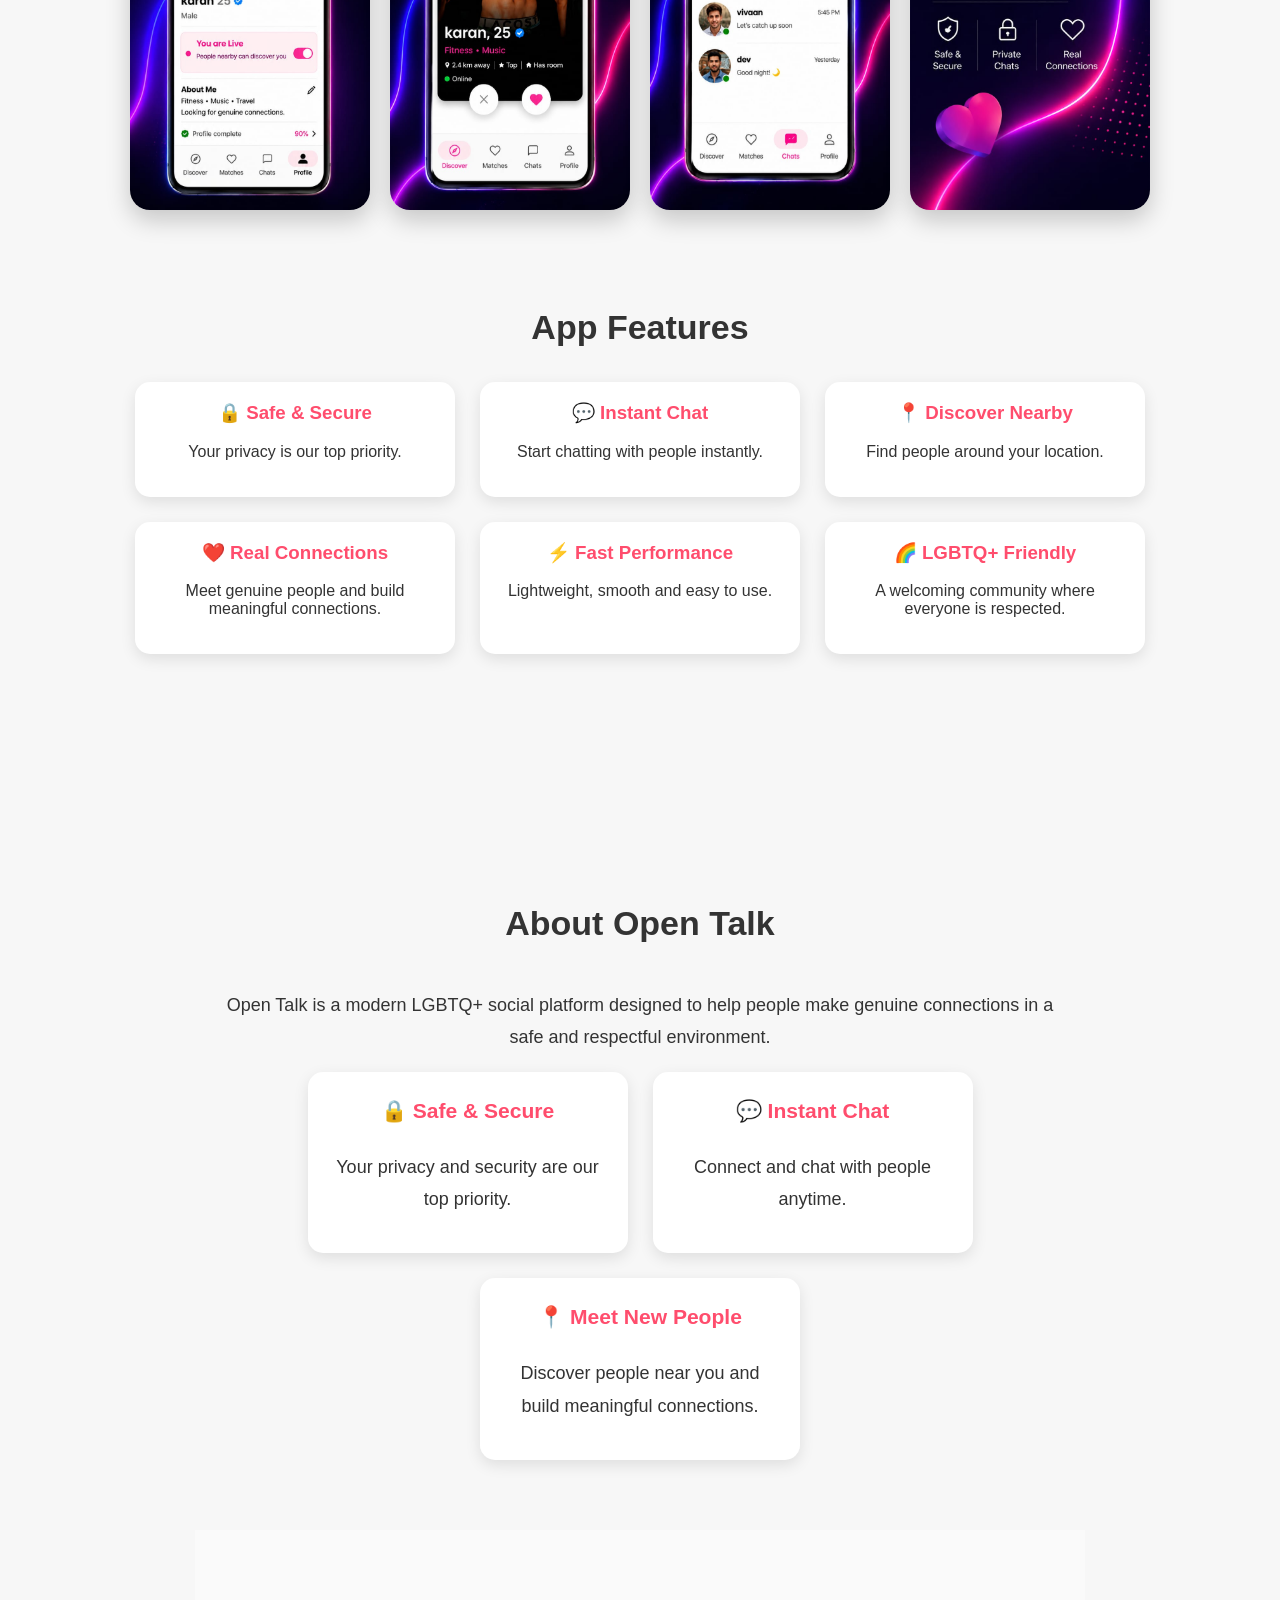
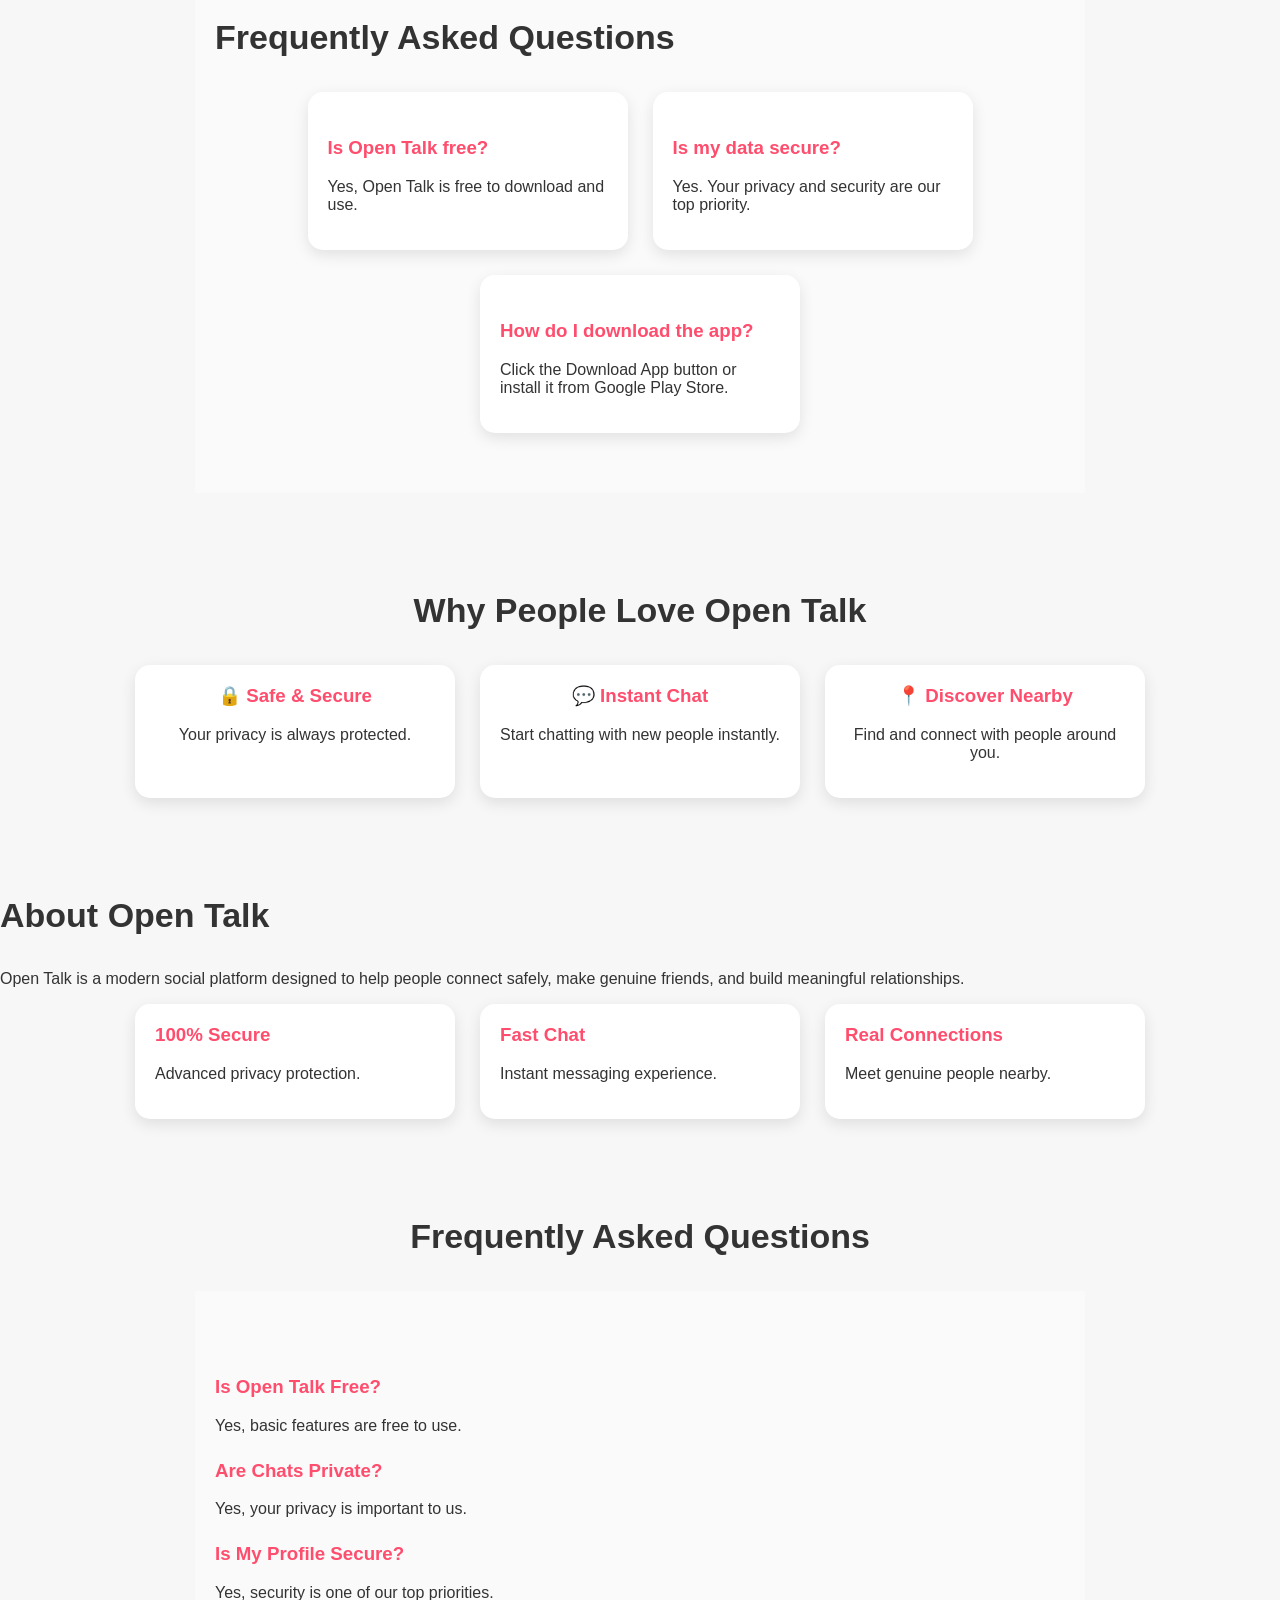
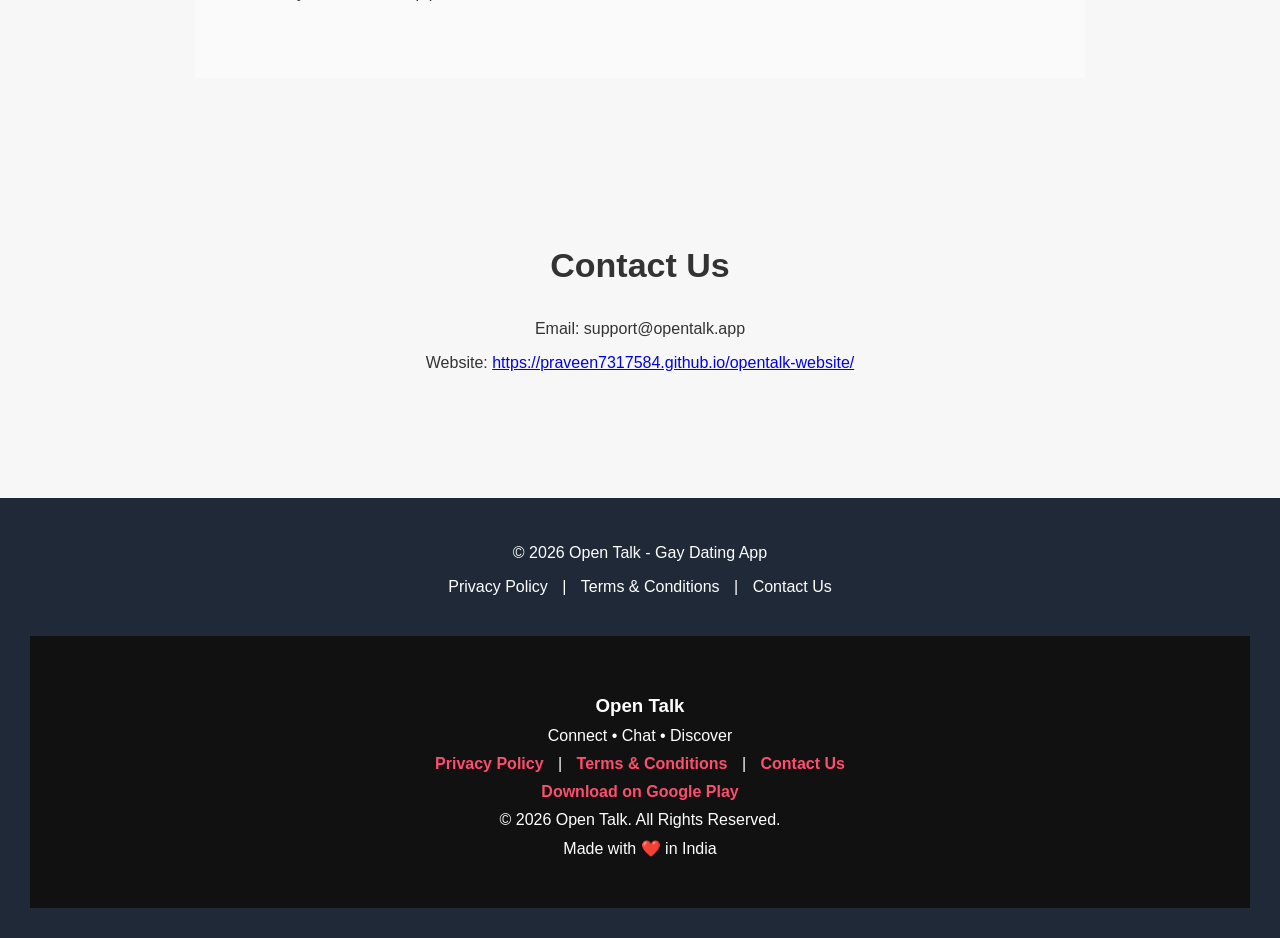
==== commit 89dd5cf4: "Add features section to index.html Added a features section with multiple cards highlighting app fea" ====
--- a/index.html
+++ b/index.html
@@ -84,7 +84,45 @@
 <img src="screen4.jpg">
 
 </div>
-
+<section class="features">
+
+<h2>App Features</h2>
+
+<div class="cards">
+
+<div class="card">
+<h3>🔒 Safe & Secure</h3>
+<p>Your privacy is our top priority.</p>
+</div>
+
+<div class="card">
+<h3>💬 Instant Chat</h3>
+<p>Start chatting with people instantly.</p>
+</div>
+
+<div class="card">
+<h3>📍 Discover Nearby</h3>
+<p>Find people around your location.</p>
+</div>
+
+<div class="card">
+<h3>❤️ Real Connections</h3>
+<p>Meet genuine people and build meaningful connections.</p>
+</div>
+
+<div class="card">
+<h3>⚡ Fast Performance</h3>
+<p>Lightweight, smooth and easy to use.</p>
+</div>
+
+<div class="card">
+<h3>🌈 LGBTQ+ Friendly</h3>
+<p>A welcoming community where everyone is respected.</p>
+</div>
+
+</div>
+
+</section>
 </section>
 <section class="about">
     <h2>About Open Talk</h2>
--- a/style.css
+++ b/style.css
@@ -228,4 +228,27 @@
 
 .navbar a:hover{
     color:#ff1f5a;
-}
+}.footer{
+    background:#111;
+    color:white;
+    text-align:center;
+    padding:40px 20px;
+}
+
+.footer h3{
+    margin-bottom:10px;
+}
+
+.footer p{
+    margin:10px 0;
+}
+
+.footer a{
+    color:#ff4d6d;
+    text-decoration:none;
+    font-weight:bold;
+}
+
+.footer a:hover{
+    color:white;
+}
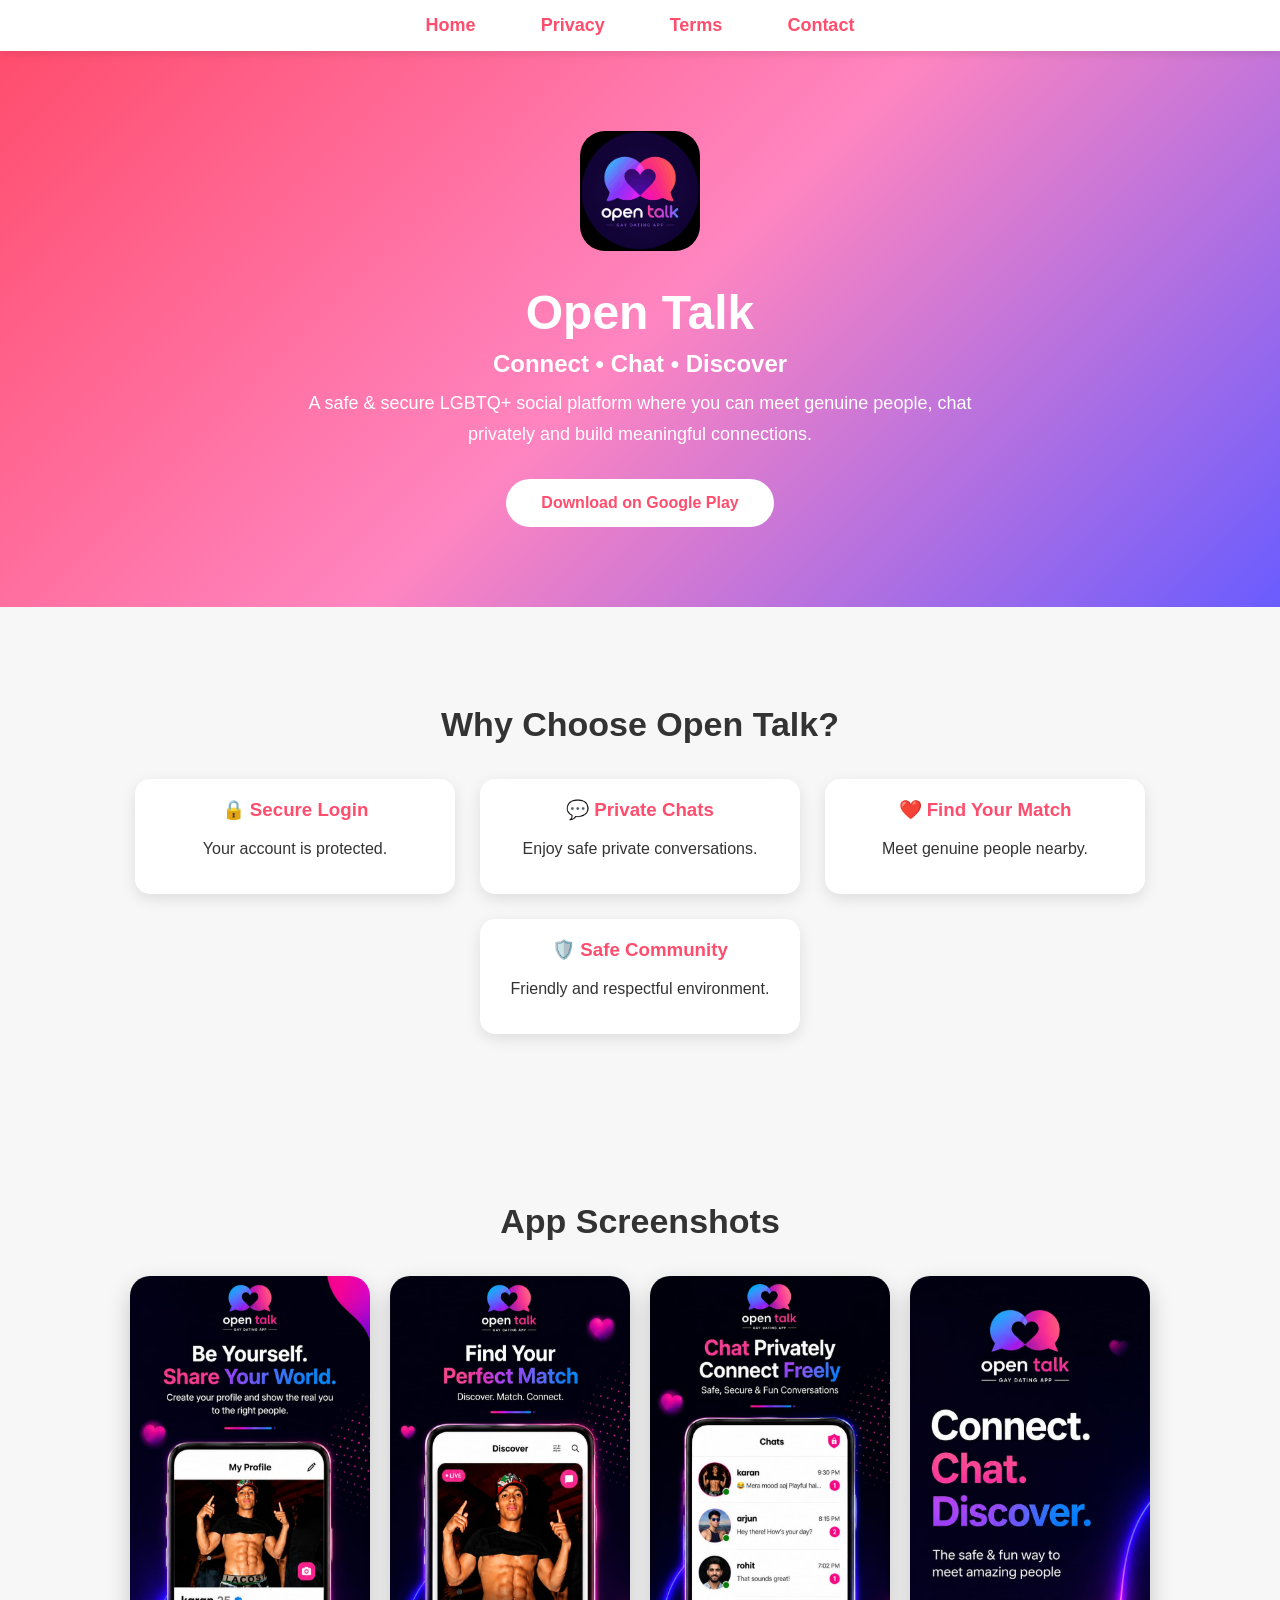
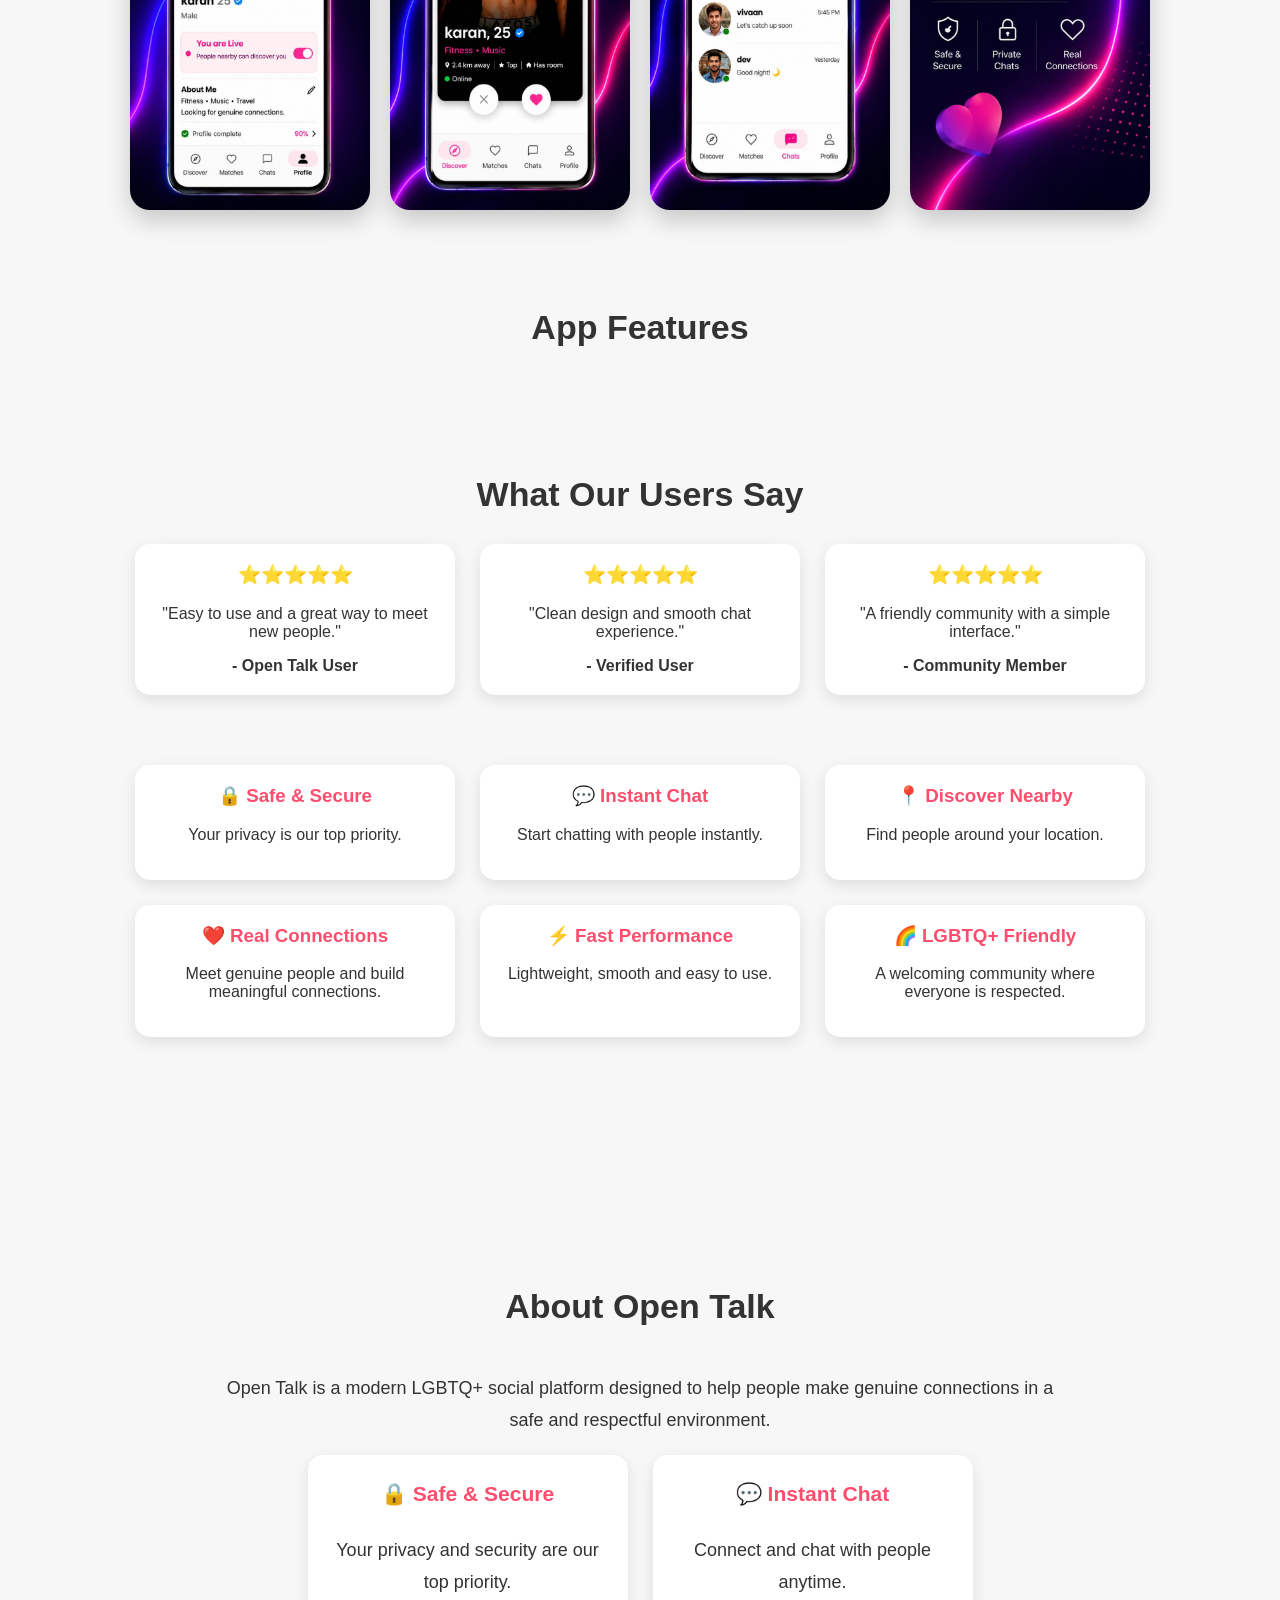
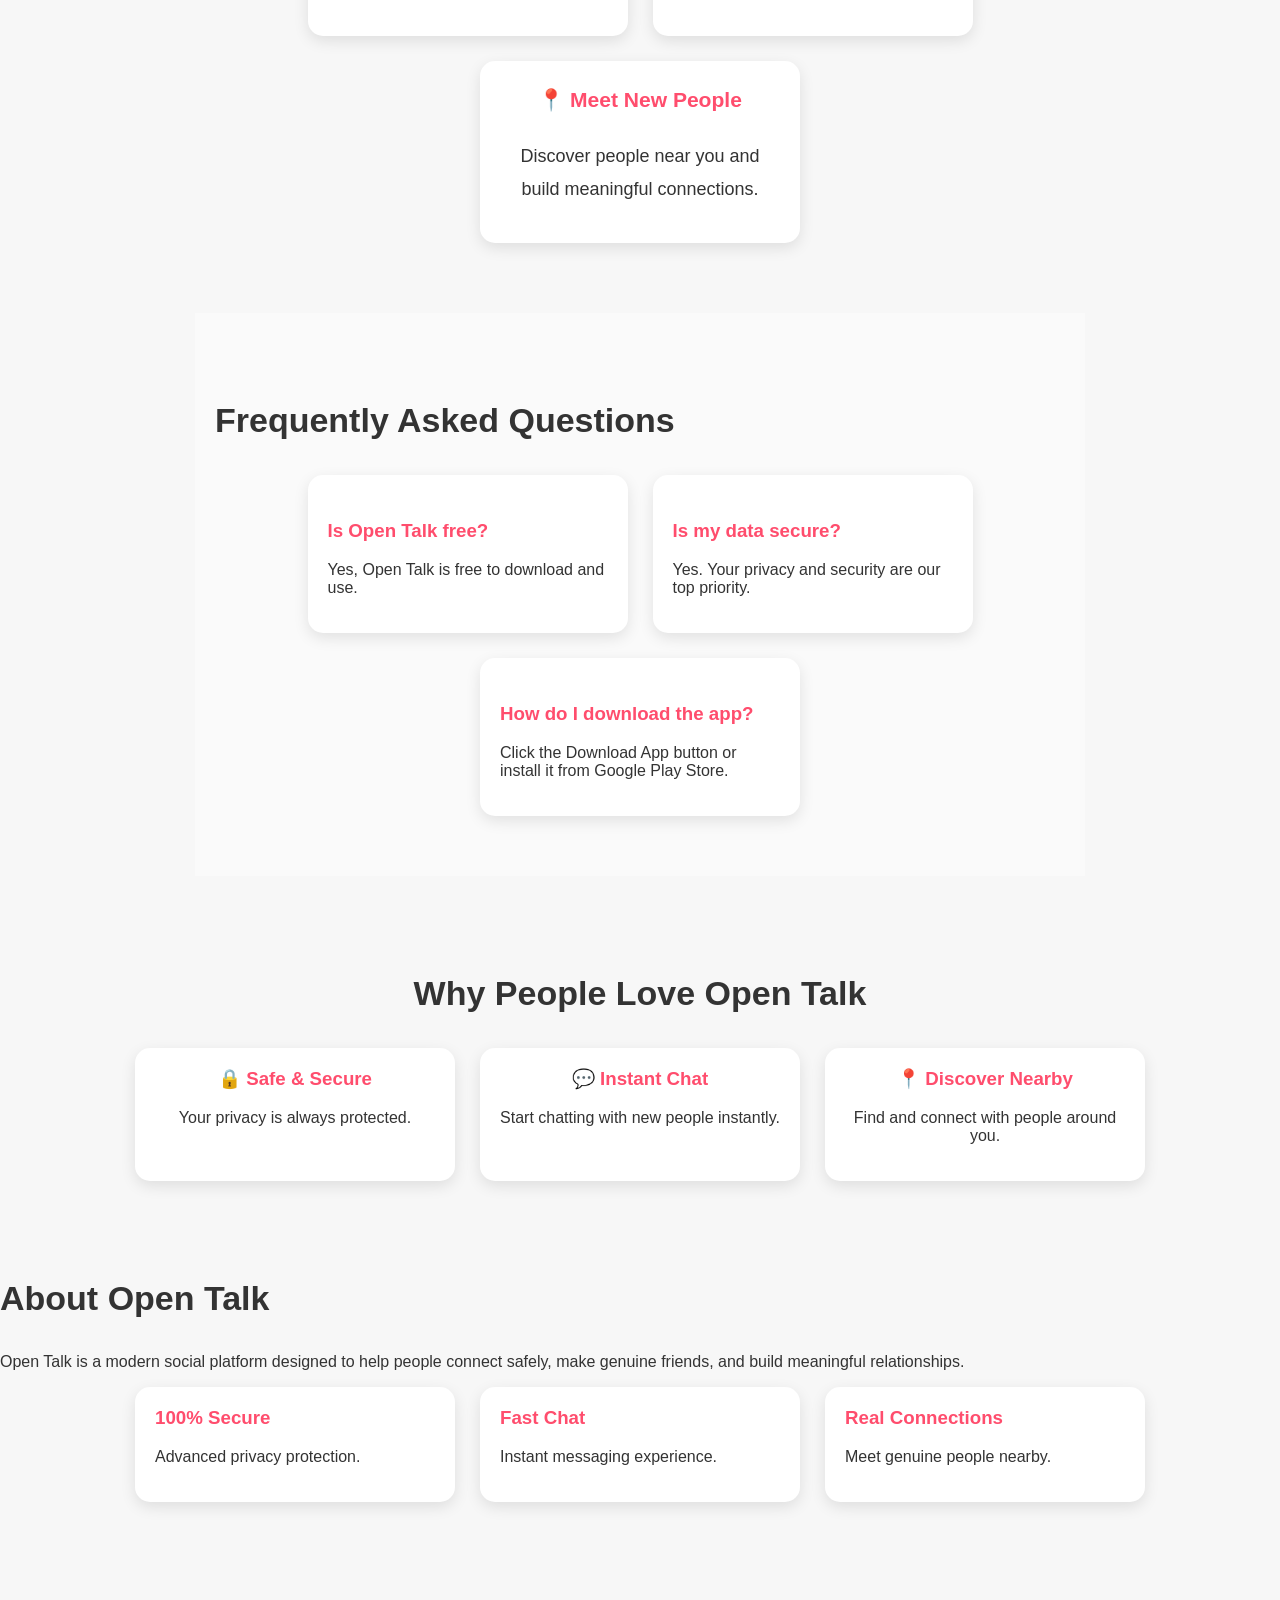
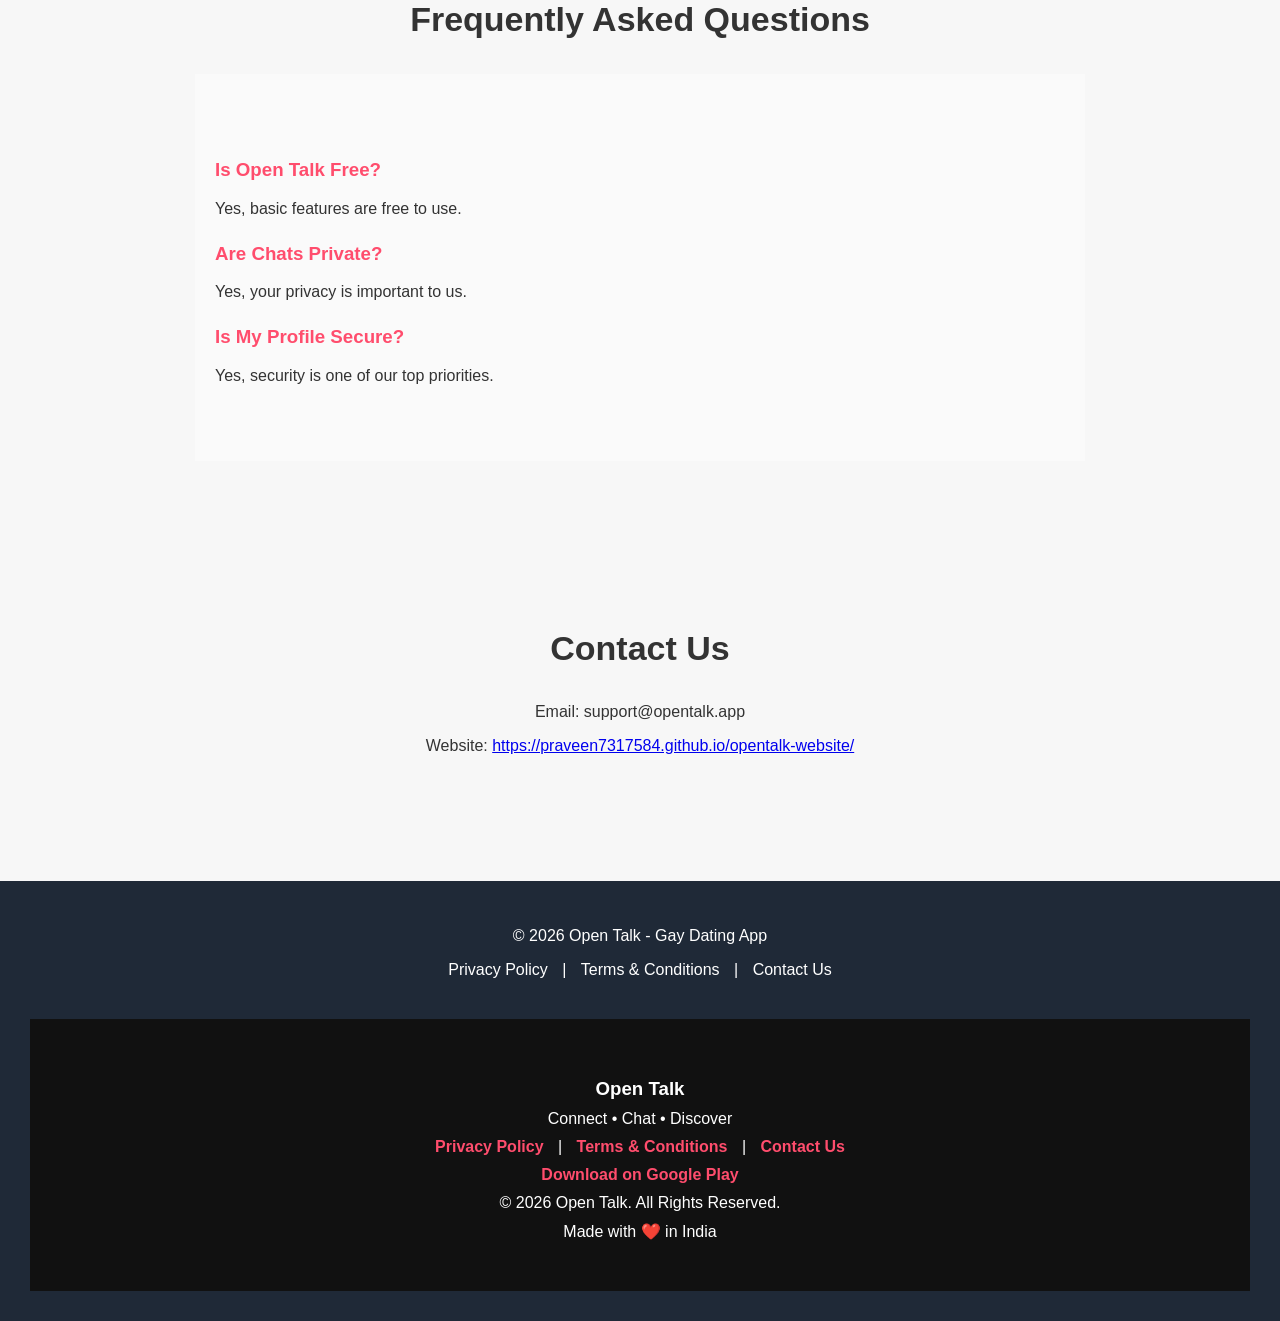
==== commit 7c7ff384: "Add user reviews section to index.html Added a new reviews section with user testimonials." ====
--- a/index.html
+++ b/index.html
@@ -87,7 +87,33 @@
 <section class="features">
 
 <h2>App Features</h2>
-
+<section class="reviews">
+
+<h2>What Our Users Say</h2>
+
+<div class="cards">
+
+<div class="card">
+<h3>⭐⭐⭐⭐⭐</h3>
+<p>"Easy to use and a great way to meet new people."</p>
+<strong>- Open Talk User</strong>
+</div>
+
+<div class="card">
+<h3>⭐⭐⭐⭐⭐</h3>
+<p>"Clean design and smooth chat experience."</p>
+<strong>- Verified User</strong>
+</div>
+
+<div class="card">
+<h3>⭐⭐⭐⭐⭐</h3>
+<p>"A friendly community with a simple interface."</p>
+<strong>- Community Member</strong>
+</div>
+
+</div>
+
+</section>
 <div class="cards">
 
 <div class="card">
--- a/style.css
+++ b/style.css
@@ -252,3 +252,20 @@
 .footer a:hover{
     color:white;
 }
+features{
+    background:#ffffff;
+    padding:70px 20px;
+    text-align:center;
+}
+
+.features h2{
+    margin-bottom:30px;
+}
+
+.features .card{
+    transition:0.3s;
+}
+
+.features .card:hover{
+    transform:translateY(-8px);
+}
